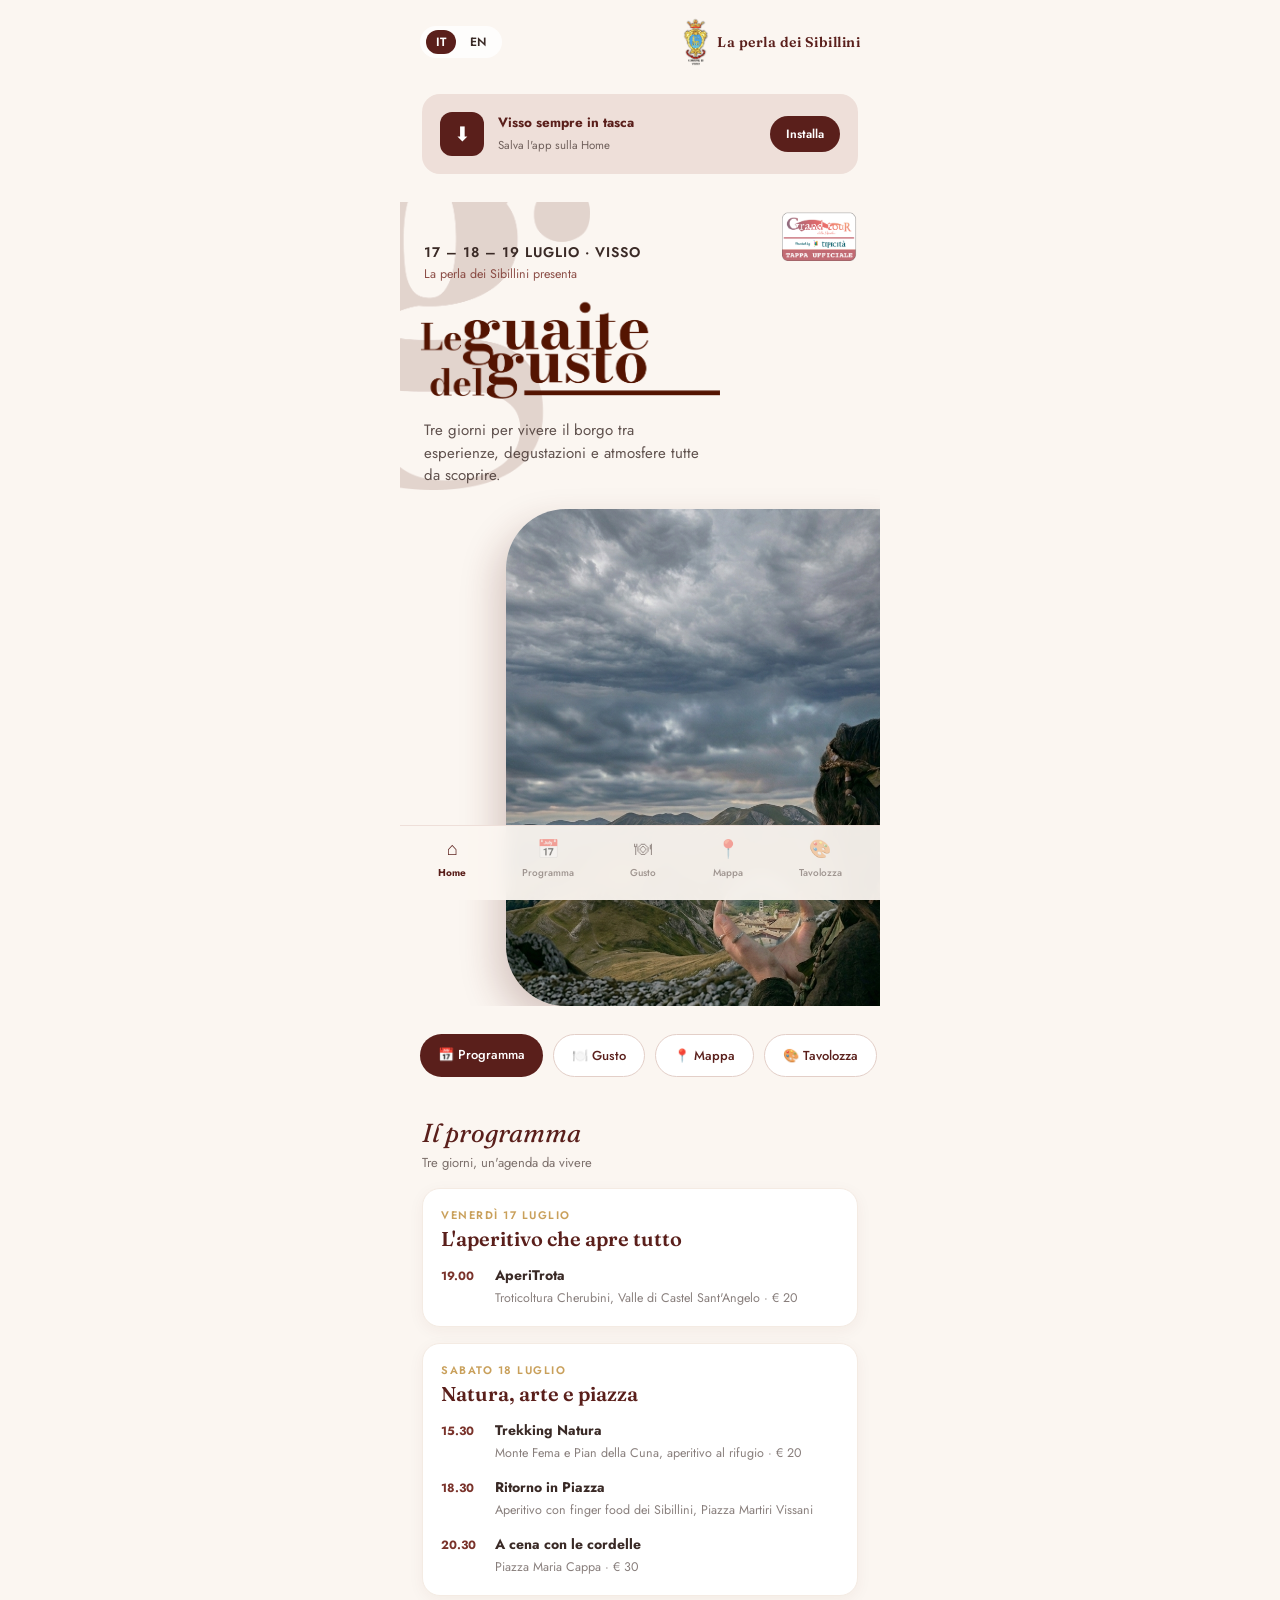
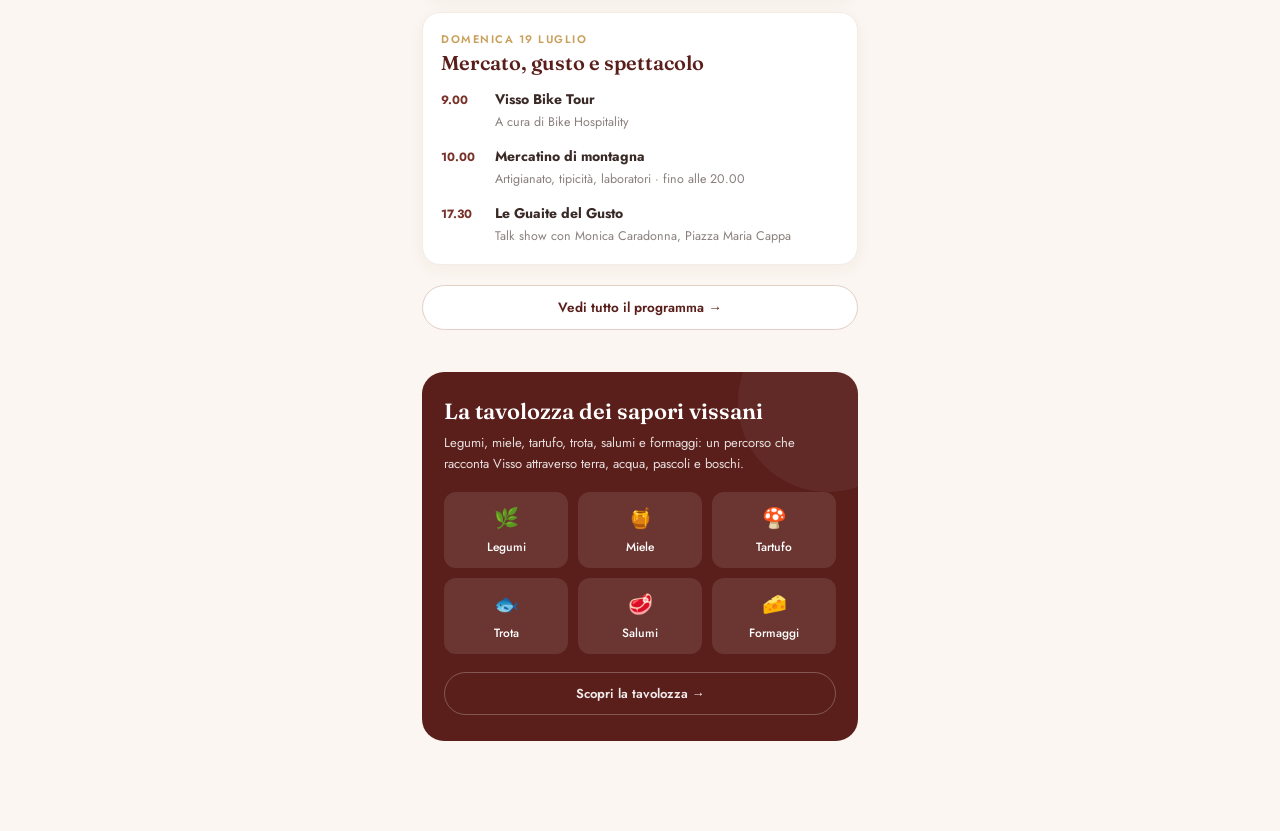
==== index.html @ 084a8e73 "Initial commit: sito Le Guaite del Gusto Home con hero, 4 sezioni (Programma, Gusto, Mappa, Tavolozz" ====
<!DOCTYPE html>
<html lang="it">
<head>
  <meta charset="UTF-8">
  <meta name="viewport" content="width=device-width, initial-scale=1.0">
  <meta name="theme-color" content="#5A1F1B">
  <title>Le Guaite del Gusto — La Perla dei Sibillini</title>
  <meta name="description" content="17–19 luglio a Visso: tre giorni tra degustazioni, esperienze e atmosfere dei Sibillini. Scopri il programma, i punti del gusto e la mappa del borgo.">
  <meta property="og:type" content="website">
  <meta property="og:locale" content="it_IT">
  <meta property="og:title" content="Le Guaite del Gusto — La Perla dei Sibillini">
  <meta property="og:description" content="17–19 luglio a Visso: tre giorni tra degustazioni, esperienze e atmosfere dei Sibillini.">
  <meta property="og:image" content="images/hero.png">
  <meta name="twitter:card" content="summary_large_image">
  <link rel="icon" type="image/png" href="images/favicon.png">
  <link rel="apple-touch-icon" href="images/apple-touch-icon.png">
  <link rel="manifest" href="manifest.json">
  <link rel="preconnect" href="https://fonts.googleapis.com">
  <link href="https://fonts.googleapis.com/css2?family=Fraunces:ital,opsz,wght@0,9..144,400;0,9..144,600;1,9..144,500&family=Jost:wght@300;400;500;600&display=swap" rel="stylesheet">
  <link rel="stylesheet" href="css/style.css">
</head>
<body>

  <!-- TOP BAR -->
  <header class="topbar">
    <div class="lang-switch">
      <span class="active" onclick="setLang('it')">IT</span>
      <span onclick="setLang('en')">EN</span>
    </div>
    <div class="logo-block">
      <img src="images/logo-visso.png" alt="Comune di Visso" class="logo-crest">
      <span class="logo-text serif">La perla dei Sibillini</span>
    </div>
  </header>

  <!-- INSTALL BANNER -->
  <div class="install-banner" id="installBanner">
    <div class="install-icon">⬇</div>
    <div class="install-text">
      <strong data-it="Visso sempre in tasca" data-en="Visso always with you">Visso sempre in tasca</strong>
      <span data-it="Salva l'app sulla Home" data-en="Save the app to your Home">Salva l'app sulla Home</span>
    </div>
    <button onclick="installApp()" data-it="Installa" data-en="Install">Installa</button>
  </div>

  <!-- HERO -->
  <section class="hero">
    <img class="hero-swirl" src="images/g-swirl.png" alt="">
    <img class="grand-tour-badge" src="images/grand-tour-badge.png" alt="Grand Tour delle Marche · Tappa Ufficiale">
    <div class="hero-content">
      <p class="hero-dates">17 – 18 – 19 LUGLIO · VISSO</p>
      <p class="hero-presents" data-it="La perla dei Sibillini presenta" data-en="La perla dei Sibillini presents">La perla dei Sibillini presenta</p>
      <h1 class="hero-logotype-wrap">
        <img class="hero-logotype" src="images/logotype.png" alt="Le guaite del gusto">
      </h1>
      <p class="hero-sub" data-it="Tre giorni per vivere il borgo tra esperienze, degustazioni e atmosfere tutte da scoprire." data-en="Three days to discover the village through experiences, tastings and unique atmospheres.">
        Tre giorni per vivere il borgo tra esperienze, degustazioni e atmosfere tutte da scoprire.
      </p>
    </div>
    <div class="hero-photo-wrap">
      <img class="hero-photo" src="images/hero.png" alt="Visso vista attraverso una sfera di cristallo">
    </div>
  </section>

  <!-- CTA ROW -->
  <nav class="cta-row">
    <a href="pages/programma.html" class="cta-btn primary" data-it="📅 Programma" data-en="📅 Schedule">📅 Programma</a>
    <a href="pages/gusto.html" class="cta-btn" data-it="🍽️ Gusto" data-en="🍽️ Food">🍽️ Gusto</a>
    <a href="pages/mappa.html" class="cta-btn" data-it="📍 Mappa" data-en="📍 Map">📍 Mappa</a>
    <a href="pages/tavolozza.html" class="cta-btn" data-it="🎨 Tavolozza" data-en="🎨 Flavours">🎨 Tavolozza</a>
  </nav>

  <!-- PROGRAMMA PREVIEW -->
  <section class="section">
    <h2 class="serif"><span data-it="Il programma" data-en="The programme">Il programma</span></h2>
    <p class="section-sub" data-it="Tre giorni, un'agenda da vivere" data-en="Three days, an agenda to experience">Tre giorni, un'agenda da vivere</p>

    <div class="day-card">
      <div class="day-label">Venerdì 17 luglio</div>
      <div class="day-title serif">L'aperitivo che apre tutto</div>
      <div class="event-row">
        <span class="event-time">19.00</span>
        <div class="event-text">
          <strong>AperiTrota</strong>
          <span>Troticoltura Cherubini, Valle di Castel Sant'Angelo · € 20</span>
        </div>
      </div>
    </div>

    <div class="day-card">
      <div class="day-label">Sabato 18 luglio</div>
      <div class="day-title serif">Natura, arte e piazza</div>
      <div class="event-row">
        <span class="event-time">15.30</span>
        <div class="event-text">
          <strong>Trekking Natura</strong>
          <span>Monte Fema e Pian della Cuna, aperitivo al rifugio · € 20</span>
        </div>
      </div>
      <div class="event-row">
        <span class="event-time">18.30</span>
        <div class="event-text">
          <strong>Ritorno in Piazza</strong>
          <span>Aperitivo con finger food dei Sibillini, Piazza Martiri Vissani</span>
        </div>
      </div>
      <div class="event-row">
        <span class="event-time">20.30</span>
        <div class="event-text">
          <strong>A cena con le cordelle</strong>
          <span>Piazza Maria Cappa · € 30</span>
        </div>
      </div>
    </div>

    <div class="day-card">
      <div class="day-label">Domenica 19 luglio</div>
      <div class="day-title serif">Mercato, gusto e spettacolo</div>
      <div class="event-row">
        <span class="event-time">9.00</span>
        <div class="event-text">
          <strong>Visso Bike Tour</strong>
          <span>A cura di Bike Hospitality</span>
        </div>
      </div>
      <div class="event-row">
        <span class="event-time">10.00</span>
        <div class="event-text">
          <strong>Mercatino di montagna</strong>
          <span>Artigianato, tipicità, laboratori · fino alle 20.00</span>
        </div>
      </div>
      <div class="event-row">
        <span class="event-time">17.30</span>
        <div class="event-text">
          <strong>Le Guaite del Gusto</strong>
          <span>Talk show con Monica Caradonna, Piazza Maria Cappa</span>
        </div>
      </div>
    </div>

    <a href="pages/programma.html" class="see-all" data-it="Vedi tutto il programma →" data-en="See full programme →">Vedi tutto il programma →</a>
  </section>

  <!-- TAVOLOZZA BLOCK -->
  <section class="section">
    <div class="tavolozza-block">
      <h3 class="serif" data-it="La tavolozza dei sapori vissani" data-en="The palette of Visso flavours">La tavolozza dei sapori vissani</h3>
      <p data-it="Legumi, miele, tartufo, trota, salumi e formaggi: un percorso che racconta Visso attraverso terra, acqua, pascoli e boschi." data-en="Legumes, honey, truffle, trout, cured meats and cheeses: a journey through Visso's land, water, pastures and woods.">
        Legumi, miele, tartufo, trota, salumi e formaggi: un percorso che racconta Visso attraverso terra, acqua, pascoli e boschi.
      </p>
      <div class="tav-grid">
        <div class="tav-item"><span class="tav-icon">🌿</span><span data-it="Legumi" data-en="Legumes">Legumi</span></div>
        <div class="tav-item"><span class="tav-icon">🍯</span><span data-it="Miele" data-en="Honey">Miele</span></div>
        <div class="tav-item"><span class="tav-icon">🍄</span><span data-it="Tartufo" data-en="Truffle">Tartufo</span></div>
        <div class="tav-item"><span class="tav-icon">🐟</span><span data-it="Trota" data-en="Trout">Trota</span></div>
        <div class="tav-item"><span class="tav-icon">🥩</span><span data-it="Salumi" data-en="Cured Meats">Salumi</span></div>
        <div class="tav-item"><span class="tav-icon">🧀</span><span data-it="Formaggi" data-en="Cheeses">Formaggi</span></div>
      </div>
      <a href="pages/tavolozza.html" class="tav-link" data-it="Scopri la tavolozza →" data-en="Discover the palette →">Scopri la tavolozza →</a>
    </div>
  </section>

  <!-- BOTTOM NAV -->
  <nav class="bottom-nav">
    <a href="index.html" class="nav-item active">
      <span class="nav-icon">⌂</span>
      <span data-it="Home" data-en="Home">Home</span>
    </a>
    <a href="pages/programma.html" class="nav-item">
      <span class="nav-icon">📅</span>
      <span data-it="Programma" data-en="Schedule">Programma</span>
    </a>
    <a href="pages/gusto.html" class="nav-item">
      <span class="nav-icon">🍽</span>
      <span data-it="Gusto" data-en="Food">Gusto</span>
    </a>
    <a href="pages/mappa.html" class="nav-item">
      <span class="nav-icon">📍</span>
      <span data-it="Mappa" data-en="Map">Mappa</span>
    </a>
    <a href="pages/tavolozza.html" class="nav-item">
      <span class="nav-icon">🎨</span>
      <span data-it="Tavolozza" data-en="Flavours">Tavolozza</span>
    </a>
  </nav>

  <script src="js/main.js"></script>
</body>
</html>
---- css/style.css ----
:root {
  --cream: #FBF6F1;
  --cream-deep: #F4EBE3;
  --blush: #E3CFC8;
  --blush-soft: #EEDFD9;
  --maroon: #5A1F1B;
  --maroon-soft: #7A332B;
  --ink: #3A2A26;
  --gold: #C9A05B;
}

* { box-sizing: border-box; margin: 0; padding: 0; }

body {
  font-family: 'Jost', sans-serif;
  background: var(--cream);
  color: var(--ink);
  max-width: 480px;
  margin: 0 auto;
  min-height: 100vh;
  position: relative;
  overflow-x: hidden;
}

.serif { font-family: 'Fraunces', serif; }

/* ── TOP BAR ── */
.topbar {
  display: flex;
  align-items: center;
  justify-content: space-between;
  padding: 18px 20px 0 20px;
  position: relative;
  z-index: 10;
}

.logo-block {
  display: flex;
  align-items: center;
  gap: 8px;
}

.logo-crest {
  width: 26px;
  height: auto;
}

.logo-text {
  font-size: 14px;
  color: var(--maroon);
  font-weight: 600;
  letter-spacing: 0.5px;
}

.lang-switch {
  display: flex;
  gap: 4px;
  background: rgba(255,255,255,0.8);
  border-radius: 20px;
  padding: 4px 6px;
  font-size: 12px;
  font-weight: 600;
}

.lang-switch span {
  padding: 3px 10px;
  border-radius: 14px;
  cursor: pointer;
}

.lang-switch .active {
  background: var(--maroon);
  color: #fff;
}


/* ── HERO ── */
.hero {
  position: relative;
  padding: 40px 0 10px 24px;
  overflow: hidden;
}

.hero-swirl {
  position: absolute;
  top: -30px;
  left: -70px;
  width: 260px;
  z-index: 0;
  pointer-events: none;
}

.grand-tour-badge {
  position: absolute;
  top: 4px;
  right: 20px;
  width: 78px;
  z-index: 3;
}

.hero-content {
  position: relative;
  z-index: 2;
  padding-right: 24px;
}

.hero-dates {
  font-size: 14px;
  letter-spacing: 1px;
  text-transform: uppercase;
  color: var(--ink);
  font-weight: 600;
}

.hero-presents {
  font-size: 12.5px;
  color: var(--maroon-soft);
  opacity: 0.85;
  margin-top: 3px;
}

.hero-logotype-wrap {
  margin: 12px 0 0 -4px;
}

.hero-logotype {
  width: 100%;
  max-width: 300px;
  display: block;
}

.hero-sub {
  margin-top: 12px;
  font-size: 15px;
  color: var(--ink);
  opacity: 0.8;
  max-width: 280px;
  line-height: 1.5;
}

.hero-photo-wrap {
  position: relative;
  z-index: 1;
  margin: 22px -24px -10px 18%;
}

.hero-photo {
  width: 100%;
  display: block;
  aspect-ratio: 4 / 5;
  object-fit: cover;
  object-position: 70% 30%;
  border-radius: 60px 0 0 60px;
  box-shadow: -10px 16px 36px rgba(90,31,27,0.22);
}

/* ── CTA ROW ── */
.cta-row {
  display: flex;
  gap: 10px;
  padding: 28px 20px 8px 20px;
  overflow-x: auto;
  scrollbar-width: none;
}

.cta-row::-webkit-scrollbar { display: none; }

.cta-btn {
  flex: 0 0 auto;
  background: #fff;
  border: 1.5px solid var(--blush);
  color: var(--maroon);
  font-size: 13px;
  font-weight: 500;
  padding: 11px 18px;
  border-radius: 24px;
  white-space: nowrap;
  text-decoration: none;
  font-family: 'Jost', sans-serif;
}

.cta-btn.primary {
  background: var(--maroon);
  color: #fff;
  border: none;
}

/* ── SECTIONS ── */
.section {
  padding: 32px 22px 10px 22px;
  position: relative;
  z-index: 2;
}

.section h2 {
  font-size: 26px;
  color: var(--maroon);
  font-weight: 600;
}

.section h2 span { font-style: italic; font-weight: 400; }

.section-sub {
  font-size: 13px;
  opacity: 0.65;
  margin-top: 4px;
}

/* ── DAY CARDS ── */
.day-card {
  background: #fff;
  border-radius: 18px;
  padding: 18px 18px;
  margin-top: 16px;
  border: 1px solid var(--cream-deep);
  box-shadow: 0 4px 16px rgba(90,31,27,0.05);
}

.day-label {
  font-size: 11px;
  letter-spacing: 1.5px;
  text-transform: uppercase;
  color: var(--gold);
  font-weight: 600;
}

.day-title {
  font-size: 20px;
  color: var(--maroon);
  margin-top: 3px;
  font-weight: 600;
}

.event-row {
  display: flex;
  gap: 12px;
  margin-top: 14px;
  align-items: flex-start;
}

.event-time {
  font-size: 12px;
  font-weight: 700;
  color: var(--maroon-soft);
  width: 42px;
  flex-shrink: 0;
  padding-top: 2px;
}

.event-text strong {
  display: block;
  font-size: 14px;
  color: var(--ink);
}

.event-text span {
  font-size: 12.5px;
  color: var(--ink);
  opacity: 0.6;
  line-height: 1.4;
}

.see-all {
  display: block;
  text-align: center;
  margin-top: 20px;
  font-size: 13.5px;
  font-weight: 600;
  color: var(--maroon);
  text-decoration: none;
  padding: 12px;
  border: 1.5px solid var(--blush);
  border-radius: 24px;
  background: #fff;
}

/* ── TAVOLOZZA ── */
.tavolozza-block {
  background: var(--maroon);
  border-radius: 22px;
  padding: 26px 22px;
  color: #fff;
  position: relative;
  overflow: hidden;
}

.tavolozza-block::before {
  content: '';
  position: absolute;
  width: 180px;
  height: 180px;
  border-radius: 50%;
  background: rgba(255,255,255,0.05);
  top: -60px;
  right: -60px;
}

.tavolozza-block h3 {
  font-size: 22px;
  font-weight: 600;
  line-height: 1.2;
}

.tavolozza-block p {
  font-size: 13px;
  opacity: 0.85;
  margin-top: 8px;
  line-height: 1.6;
}

.tav-grid {
  display: grid;
  grid-template-columns: repeat(3, 1fr);
  gap: 10px;
  margin-top: 18px;
}

.tav-item {
  background: rgba(255,255,255,0.1);
  border-radius: 12px;
  padding: 12px 6px;
  text-align: center;
  font-size: 12px;
  font-weight: 500;
  display: flex;
  flex-direction: column;
  gap: 5px;
}

.tav-icon { font-size: 20px; }

.tav-link {
  display: block;
  text-align: center;
  margin-top: 18px;
  font-size: 13px;
  font-weight: 600;
  color: rgba(255,255,255,0.9);
  text-decoration: none;
  padding: 11px;
  border: 1.5px solid rgba(255,255,255,0.25);
  border-radius: 24px;
}

/* ── INSTALL BANNER ── */
.install-banner {
  margin: 28px 22px;
  background: var(--blush-soft);
  border-radius: 18px;
  padding: 18px;
  display: flex;
  align-items: center;
  gap: 14px;
}

.install-icon {
  width: 44px;
  height: 44px;
  border-radius: 12px;
  background: var(--maroon);
  color: #fff;
  display: flex;
  align-items: center;
  justify-content: center;
  font-size: 20px;
  flex-shrink: 0;
}

.install-text strong {
  display: block;
  font-size: 13.5px;
  color: var(--maroon);
}

.install-text span {
  font-size: 11.5px;
  opacity: 0.7;
}

.install-banner button {
  margin-left: auto;
  background: var(--maroon);
  color: #fff;
  border: none;
  font-size: 12px;
  padding: 9px 16px;
  border-radius: 20px;
  font-weight: 600;
  flex-shrink: 0;
  cursor: pointer;
  font-family: 'Jost', sans-serif;
}

/* ── BOTTOM NAV ── */
.bottom-nav {
  position: fixed;
  bottom: 0;
  left: 50%;
  transform: translateX(-50%);
  width: 100%;
  max-width: 480px;
  background: rgba(251,246,241,0.95);
  backdrop-filter: blur(8px);
  border-top: 1px solid var(--blush-soft);
  display: flex;
  justify-content: space-around;
  padding: 10px 10px 20px 10px;
  z-index: 100;
}

.nav-item {
  display: flex;
  flex-direction: column;
  align-items: center;
  gap: 3px;
  font-size: 10px;
  color: var(--ink);
  opacity: 0.45;
  text-decoration: none;
  font-weight: 500;
}

.nav-item.active {
  color: var(--maroon);
  opacity: 1;
  font-weight: 700;
}

.nav-icon { font-size: 18px; }

/* spazio sotto per il nav fisso */
body { padding-bottom: 80px; }

/* ── PAGE HEADER (subpages) ── */
.page-header {
  padding: 22px 22px 6px 22px;
  position: relative;
  z-index: 2;
}

.back-link {
  display: inline-flex;
  align-items: center;
  gap: 6px;
  font-size: 13px;
  font-weight: 600;
  color: var(--maroon-soft);
  text-decoration: none;
  opacity: 0.8;
}

.page-header h1 {
  font-size: 30px;
  color: var(--maroon);
  font-weight: 600;
  margin-top: 12px;
}

.page-header h1 em { font-style: italic; font-weight: 400; }

.page-header .section-sub { margin-top: 6px; }

/* ── SUBSECTION TITLES ── */
.subsection-title {
  font-size: 18px;
  color: var(--maroon);
  font-weight: 600;
  margin-top: 32px;
  margin-bottom: 4px;
}

.subsection-intro {
  font-size: 13px;
  opacity: 0.7;
  line-height: 1.6;
  margin-bottom: 6px;
}

/* ── FILTER CHIPS ── */
.filter-chips {
  display: flex;
  gap: 8px;
  overflow-x: auto;
  padding: 4px 0 16px 0;
  scrollbar-width: none;
}

.filter-chips::-webkit-scrollbar { display: none; }

.filter-chip {
  flex: 0 0 auto;
  background: #fff;
  border: 1.5px solid var(--blush);
  color: var(--maroon);
  font-size: 12.5px;
  font-weight: 500;
  padding: 8px 16px;
  border-radius: 20px;
  white-space: nowrap;
  cursor: pointer;
  font-family: 'Jost', sans-serif;
}

.filter-chip.active {
  background: var(--maroon);
  color: #fff;
  border-color: var(--maroon);
}

/* ── VENUE / LIST CARDS ── */
.venue-card {
  background: #fff;
  border-radius: 16px;
  padding: 16px 18px;
  margin-top: 12px;
  border: 1px solid var(--cream-deep);
  box-shadow: 0 4px 16px rgba(90,31,27,0.05);
}

.venue-name {
  font-size: 15px;
  font-weight: 600;
  color: var(--ink);
  font-family: 'Fraunces', serif;
}

.venue-place {
  font-size: 11.5px;
  color: var(--gold);
  font-weight: 600;
  text-transform: uppercase;
  letter-spacing: 0.5px;
  margin-top: 3px;
}

.venue-desc {
  font-size: 12.5px;
  color: var(--ink);
  opacity: 0.7;
  line-height: 1.5;
  margin-top: 6px;
}

.venue-meta {
  font-size: 11.5px;
  color: var(--maroon-soft);
  font-weight: 600;
  margin-top: 8px;
  display: block;
}

/* event description under event-text (programma) */
.event-desc {
  font-size: 12px;
  opacity: 0.6;
  line-height: 1.5;
  margin-top: 4px;
  display: block;
}

.event-meta {
  font-size: 11.5px;
  color: var(--maroon-soft);
  font-weight: 600;
  margin-top: 4px;
  display: block;
}

/* ── TAVOLOZZA DETAIL ── */
.tav-detail-card {
  display: flex;
  gap: 14px;
  background: #fff;
  border-radius: 16px;
  padding: 16px 18px;
  margin-top: 12px;
  border: 1px solid var(--cream-deep);
  box-shadow: 0 4px 16px rgba(90,31,27,0.05);
  align-items: flex-start;
}

.tav-detail-icon { font-size: 26px; flex-shrink: 0; }

.tav-detail-title {
  font-size: 15px;
  font-weight: 600;
  color: var(--maroon);
  font-family: 'Fraunces', serif;
}

.tav-detail-tag {
  font-size: 11px;
  color: var(--gold);
  font-weight: 600;
  text-transform: uppercase;
  letter-spacing: 0.5px;
}

.tav-detail-text {
  font-size: 12.5px;
  opacity: 0.75;
  line-height: 1.5;
  margin-top: 4px;
}

/* callout box */
.callout {
  background: var(--blush-soft);
  border-radius: 16px;
  padding: 16px 18px;
  margin-top: 22px;
  font-size: 12.5px;
  line-height: 1.6;
  color: var(--maroon);
}

.callout strong { font-weight: 700; }

/* ── MAP ── */
.map-embed {
  width: 100%;
  height: 220px;
  border-radius: 18px;
  overflow: hidden;
  margin-top: 10px;
  border: 1px solid var(--cream-deep);
}

.map-embed iframe { width: 100%; height: 100%; border: 0; }

.map-cat-title {
  font-size: 12px;
  letter-spacing: 1.5px;
  text-transform: uppercase;
  color: var(--gold);
  font-weight: 600;
  margin-top: 26px;
}

.map-item {
  display: flex;
  justify-content: space-between;
  align-items: center;
  background: #fff;
  border-radius: 14px;
  padding: 13px 16px;
  margin-top: 10px;
  border: 1px solid var(--cream-deep);
  text-decoration: none;
  color: var(--ink);
}

.map-item-text { display: flex; flex-direction: column; }
.map-item-name { font-size: 13.5px; font-weight: 500; }
.map-item-place { font-size: 11px; opacity: 0.55; margin-top: 2px; }
.map-item-arrow { color: var(--maroon-soft); font-size: 14px; flex-shrink: 0; }

/* ── BOOKING BUTTON (programma) ── */
.book-btn {
  display: inline-flex;
  align-items: center;
  gap: 6px;
  margin-top: 10px;
  font-size: 12px;
  font-weight: 600;
  color: #fff;
  background: #25D366;
  text-decoration: none;
  padding: 8px 14px;
  border-radius: 20px;
  font-family: 'Jost', sans-serif;
}

.book-btn.tel { background: var(--maroon-soft); }
.book-btn.ext { background: var(--maroon); }

/* ── DIRECTIONS BUTTON (venue cards) ── */
.venue-directions {
  display: inline-flex;
  align-items: center;
  gap: 6px;
  margin-top: 10px;
  font-size: 12px;
  font-weight: 600;
  color: var(--maroon);
  text-decoration: none;
  padding: 8px 14px;
  border-radius: 20px;
  border: 1.5px solid var(--blush);
  font-family: 'Jost', sans-serif;
}
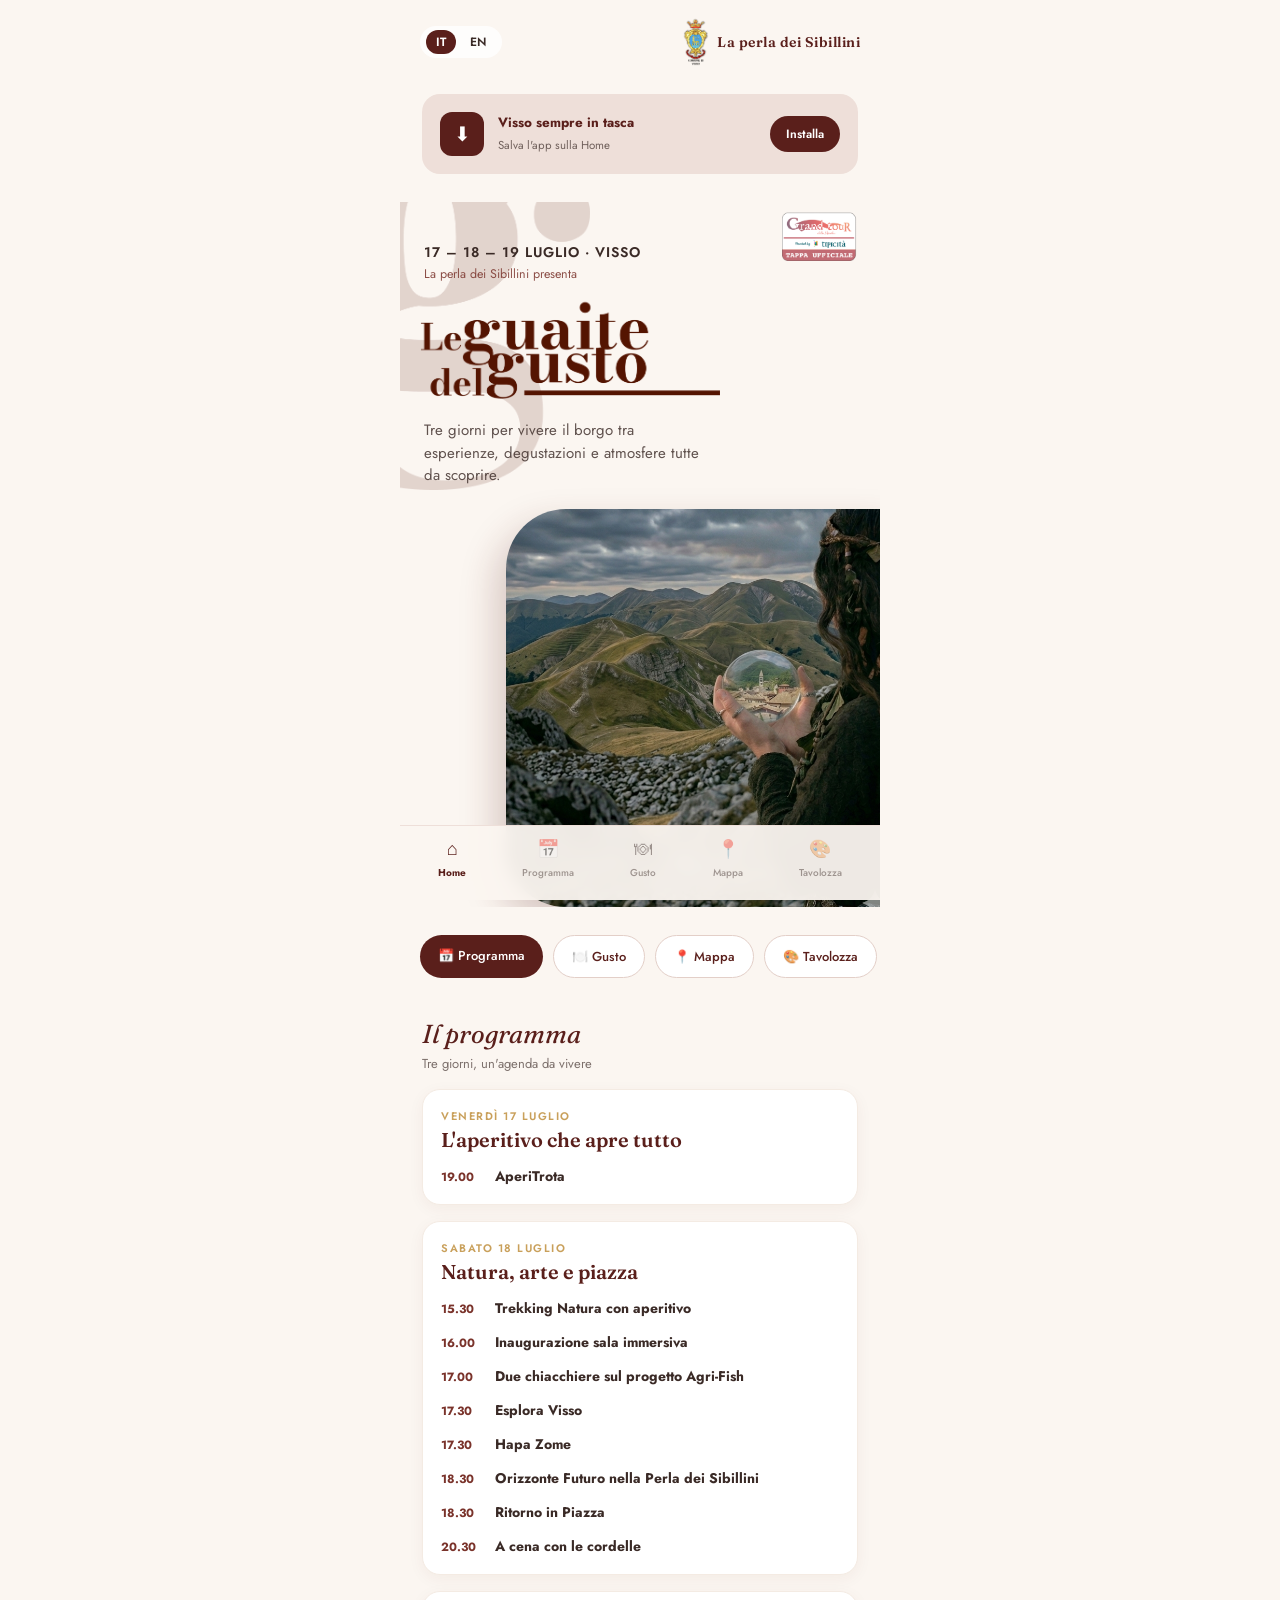
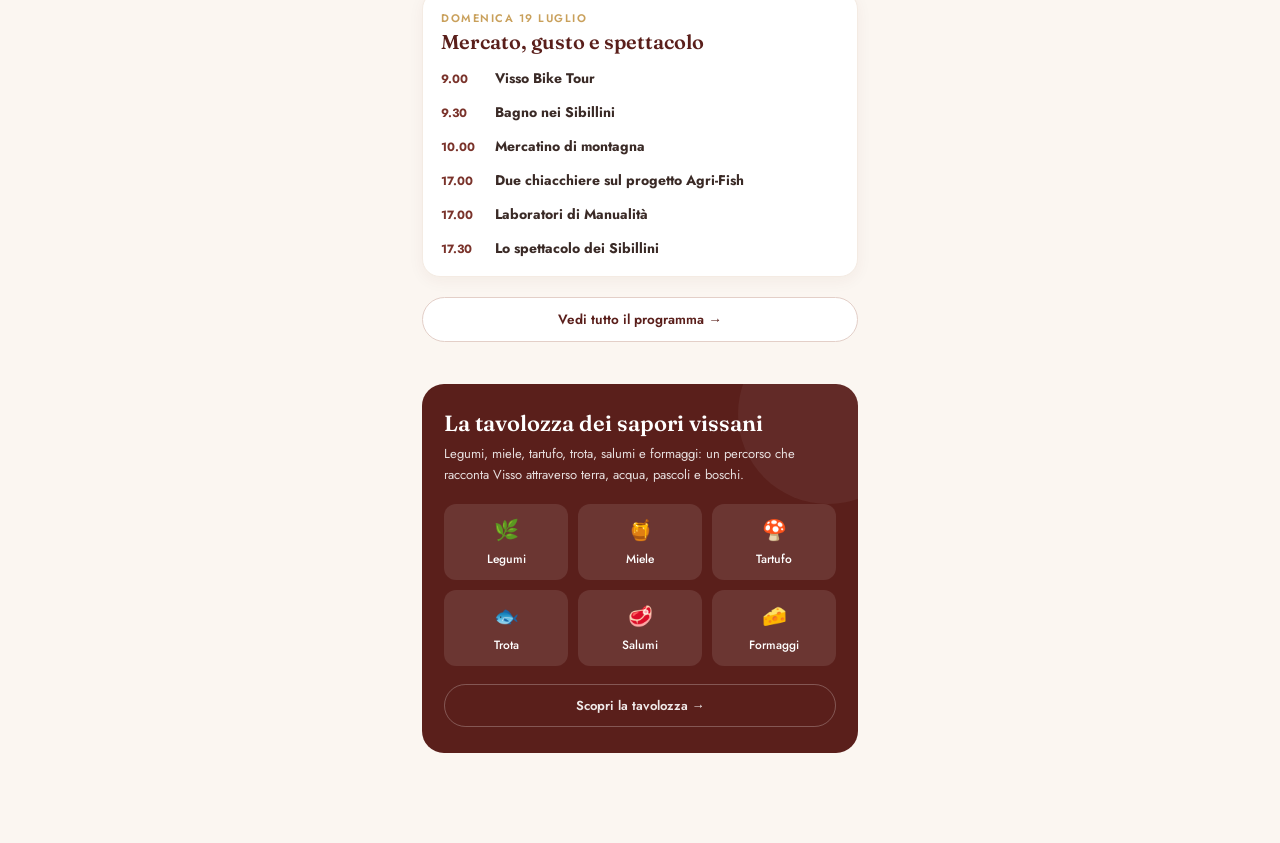
==== commit fdcaeaab: "Hero fedele al poster, PWA installabile, luoghi cliccabili e correzioni - Hero: logotipo, swirl, ste" ====
--- a/index.html
+++ b/index.html
@@ -76,66 +76,77 @@
     <p class="section-sub" data-it="Tre giorni, un'agenda da vivere" data-en="Three days, an agenda to experience">Tre giorni, un'agenda da vivere</p>
 
     <div class="day-card">
-      <div class="day-label">Venerdì 17 luglio</div>
-      <div class="day-title serif">L'aperitivo che apre tutto</div>
+      <div class="day-label" data-it="Venerdì 17 luglio" data-en="Friday 17 July">Venerdì 17 luglio</div>
+      <div class="day-title serif" data-it="L'aperitivo che apre tutto" data-en="The aperitivo that kicks it all off">L'aperitivo che apre tutto</div>
       <div class="event-row">
         <span class="event-time">19.00</span>
-        <div class="event-text">
-          <strong>AperiTrota</strong>
-          <span>Troticoltura Cherubini, Valle di Castel Sant'Angelo · € 20</span>
-        </div>
+        <div class="event-text"><strong>AperiTrota</strong></div>
       </div>
     </div>
 
     <div class="day-card">
-      <div class="day-label">Sabato 18 luglio</div>
-      <div class="day-title serif">Natura, arte e piazza</div>
+      <div class="day-label" data-it="Sabato 18 luglio" data-en="Saturday 18 July">Sabato 18 luglio</div>
+      <div class="day-title serif" data-it="Natura, arte e piazza" data-en="Nature, art and the piazza">Natura, arte e piazza</div>
       <div class="event-row">
         <span class="event-time">15.30</span>
-        <div class="event-text">
-          <strong>Trekking Natura</strong>
-          <span>Monte Fema e Pian della Cuna, aperitivo al rifugio · € 20</span>
-        </div>
+        <div class="event-text"><strong data-it="Trekking Natura con aperitivo" data-en="Nature trek with aperitivo">Trekking Natura con aperitivo</strong></div>
+      </div>
+      <div class="event-row">
+        <span class="event-time">16.00</span>
+        <div class="event-text"><strong data-it="Inaugurazione sala immersiva" data-en="Immersive room inauguration">Inaugurazione sala immersiva</strong></div>
+      </div>
+      <div class="event-row">
+        <span class="event-time">17.00</span>
+        <div class="event-text"><strong data-it="Due chiacchiere sul progetto Agri-Fish" data-en="A chat about the Agri-Fish project">Due chiacchiere sul progetto Agri-Fish</strong></div>
+      </div>
+      <div class="event-row">
+        <span class="event-time">17.30</span>
+        <div class="event-text"><strong data-it="Esplora Visso" data-en="Explore Visso">Esplora Visso</strong></div>
+      </div>
+      <div class="event-row">
+        <span class="event-time">17.30</span>
+        <div class="event-text"><strong>Hapa Zome</strong></div>
       </div>
       <div class="event-row">
         <span class="event-time">18.30</span>
-        <div class="event-text">
-          <strong>Ritorno in Piazza</strong>
-          <span>Aperitivo con finger food dei Sibillini, Piazza Martiri Vissani</span>
-        </div>
+        <div class="event-text"><strong data-it="Orizzonte Futuro nella Perla dei Sibillini" data-en="Future Horizon in the Pearl of the Sibillini">Orizzonte Futuro nella Perla dei Sibillini</strong></div>
+      </div>
+      <div class="event-row">
+        <span class="event-time">18.30</span>
+        <div class="event-text"><strong data-it="Ritorno in Piazza" data-en="Ritorno in Piazza">Ritorno in Piazza</strong></div>
       </div>
       <div class="event-row">
         <span class="event-time">20.30</span>
-        <div class="event-text">
-          <strong>A cena con le cordelle</strong>
-          <span>Piazza Maria Cappa · € 30</span>
-        </div>
+        <div class="event-text"><strong data-it="A cena con le cordelle" data-en="Dinner with cordelle">A cena con le cordelle</strong></div>
       </div>
     </div>
 
     <div class="day-card">
-      <div class="day-label">Domenica 19 luglio</div>
-      <div class="day-title serif">Mercato, gusto e spettacolo</div>
+      <div class="day-label" data-it="Domenica 19 luglio" data-en="Sunday 19 July">Domenica 19 luglio</div>
+      <div class="day-title serif" data-it="Mercato, gusto e spettacolo" data-en="Market, flavour and show">Mercato, gusto e spettacolo</div>
       <div class="event-row">
         <span class="event-time">9.00</span>
-        <div class="event-text">
-          <strong>Visso Bike Tour</strong>
-          <span>A cura di Bike Hospitality</span>
-        </div>
+        <div class="event-text"><strong>Visso Bike Tour</strong></div>
+      </div>
+      <div class="event-row">
+        <span class="event-time">9.30</span>
+        <div class="event-text"><strong data-it="Bagno nei Sibillini" data-en="Forest bathing in the Sibillini">Bagno nei Sibillini</strong></div>
       </div>
       <div class="event-row">
         <span class="event-time">10.00</span>
-        <div class="event-text">
-          <strong>Mercatino di montagna</strong>
-          <span>Artigianato, tipicità, laboratori · fino alle 20.00</span>
-        </div>
+        <div class="event-text"><strong data-it="Mercatino di montagna" data-en="Mountain market">Mercatino di montagna</strong></div>
+      </div>
+      <div class="event-row">
+        <span class="event-time">17.00</span>
+        <div class="event-text"><strong data-it="Due chiacchiere sul progetto Agri-Fish" data-en="A chat about the Agri-Fish project">Due chiacchiere sul progetto Agri-Fish</strong></div>
+      </div>
+      <div class="event-row">
+        <span class="event-time">17.00</span>
+        <div class="event-text"><strong data-it="Laboratori di Manualità" data-en="Handicraft workshops">Laboratori di Manualità</strong></div>
       </div>
       <div class="event-row">
         <span class="event-time">17.30</span>
-        <div class="event-text">
-          <strong>Le Guaite del Gusto</strong>
-          <span>Talk show con Monica Caradonna, Piazza Maria Cappa</span>
-        </div>
+        <div class="event-text"><strong data-it="Lo spettacolo dei Sibillini" data-en="The Sibillini show">Lo spettacolo dei Sibillini</strong></div>
       </div>
     </div>
 
--- a/css/style.css
+++ b/css/style.css
@@ -147,9 +147,9 @@
 .hero-photo {
   width: 100%;
   display: block;
-  aspect-ratio: 4 / 5;
+  aspect-ratio: 1 / 1;
   object-fit: cover;
-  object-position: 70% 30%;
+  object-position: 45% 92%;
   border-radius: 60px 0 0 60px;
   box-shadow: -10px 16px 36px rgba(90,31,27,0.22);
 }
@@ -674,6 +674,13 @@
 .book-btn.tel { background: var(--maroon-soft); }
 .book-btn.ext { background: var(--maroon); }
 
+a.book-btn span {
+  color: #fff;
+  opacity: 1;
+  font-size: inherit;
+  font-weight: inherit;
+}
+
 /* ── DIRECTIONS BUTTON (venue cards) ── */
 .venue-directions {
   display: inline-flex;
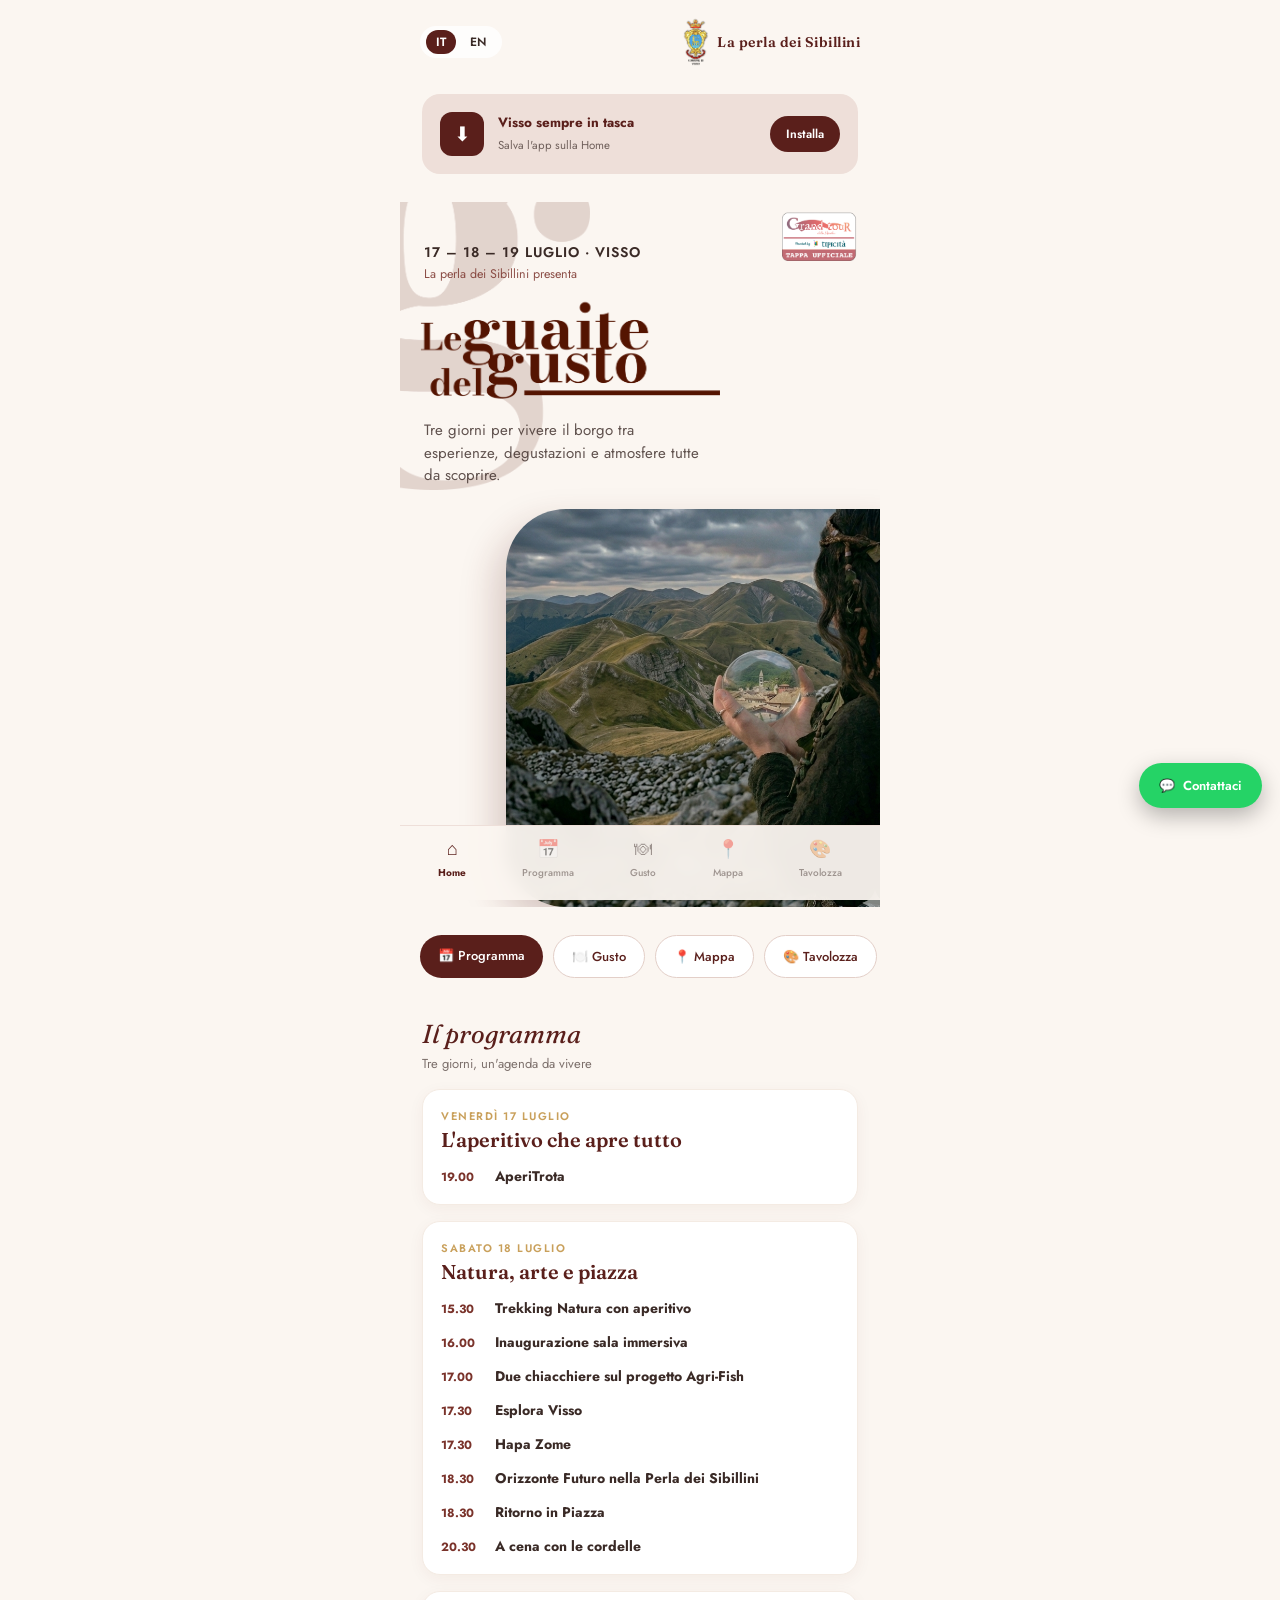
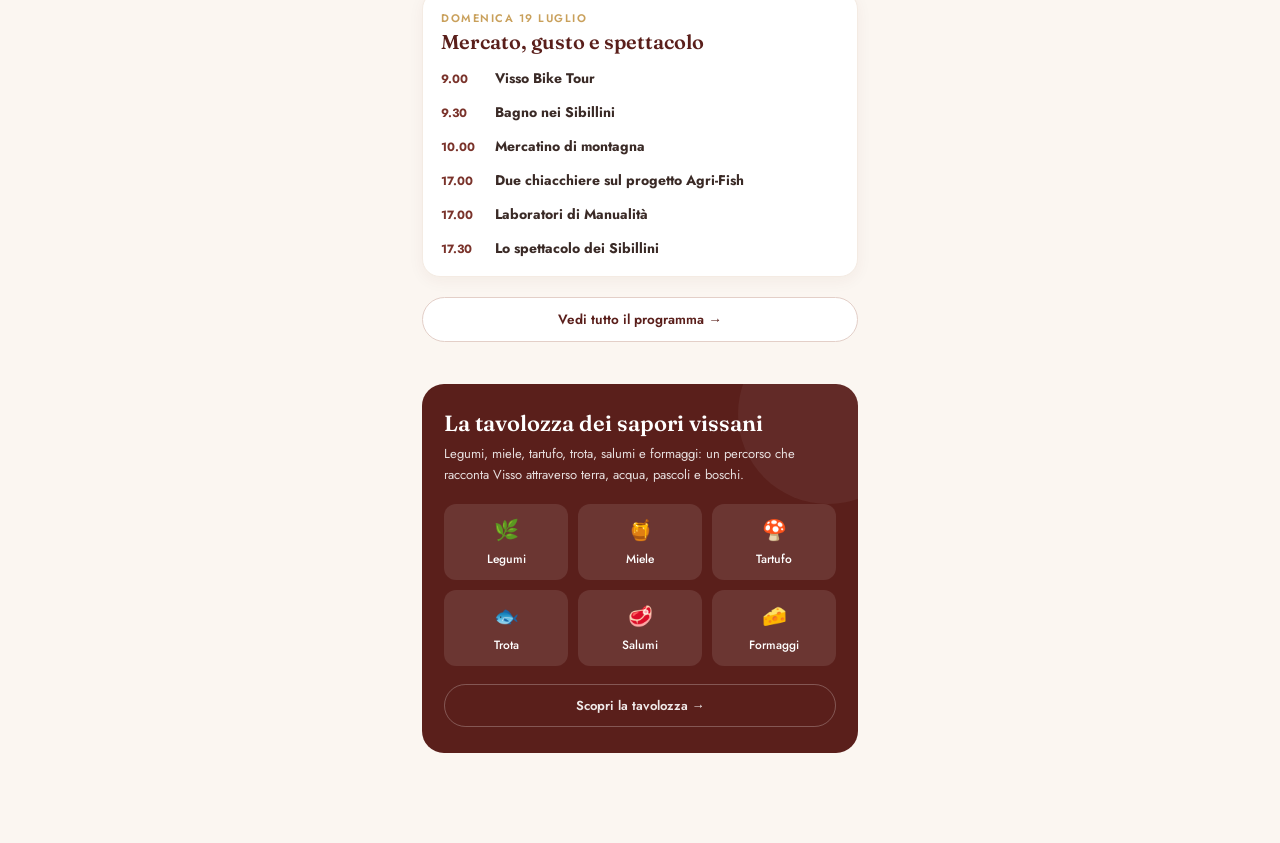
==== commit 9bbb7db6: "Aggiunge bottone flottante Contattaci (WhatsApp) su tutte le pagine Messaggio precompilato bilingue " ====
--- a/index.html
+++ b/index.html
@@ -196,6 +196,11 @@
     </a>
   </nav>
 
+  <!-- CONTATTACI -->
+  <button class="contact-fab" onclick="contactWhatsApp()" aria-label="Contattaci su WhatsApp">
+    💬 <span data-it="Contattaci" data-en="Contact us">Contattaci</span>
+  </button>
+
   <script src="js/main.js"></script>
 </body>
 </html>
--- a/css/style.css
+++ b/css/style.css
@@ -431,6 +431,32 @@
 /* spazio sotto per il nav fisso */
 body { padding-bottom: 80px; }
 
+/* ── CONTATTACI (FAB) ── */
+.contact-fab {
+  position: fixed;
+  bottom: 92px;
+  right: 18px;
+  z-index: 95;
+  display: inline-flex;
+  align-items: center;
+  gap: 8px;
+  background: #25D366;
+  color: #fff;
+  border: none;
+  padding: 13px 20px;
+  border-radius: 30px;
+  font-family: 'Jost', sans-serif;
+  font-size: 13px;
+  font-weight: 600;
+  box-shadow: 0 8px 22px rgba(0,0,0,0.28);
+  cursor: pointer;
+}
+
+.contact-fab span {
+  color: #fff;
+  opacity: 1;
+}
+
 /* ── PAGE HEADER (subpages) ── */
 .page-header {
   padding: 22px 22px 6px 22px;
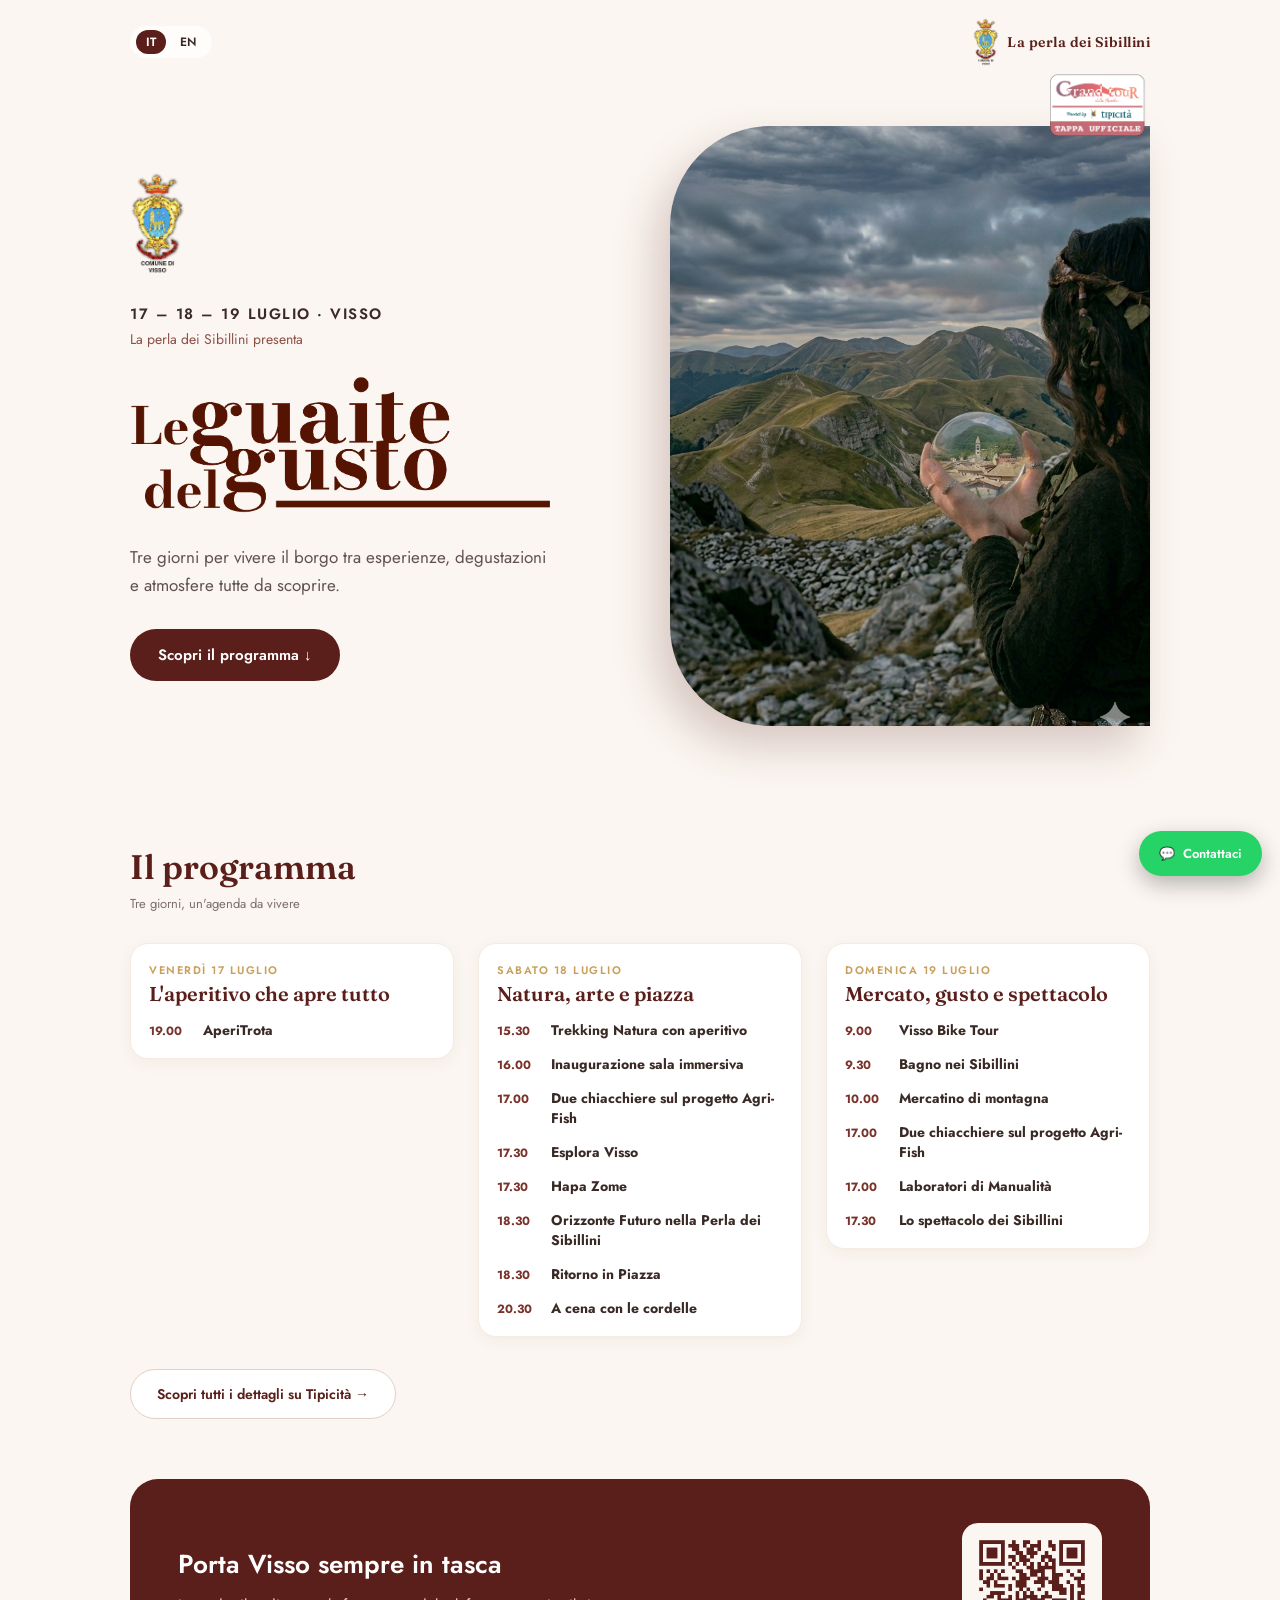
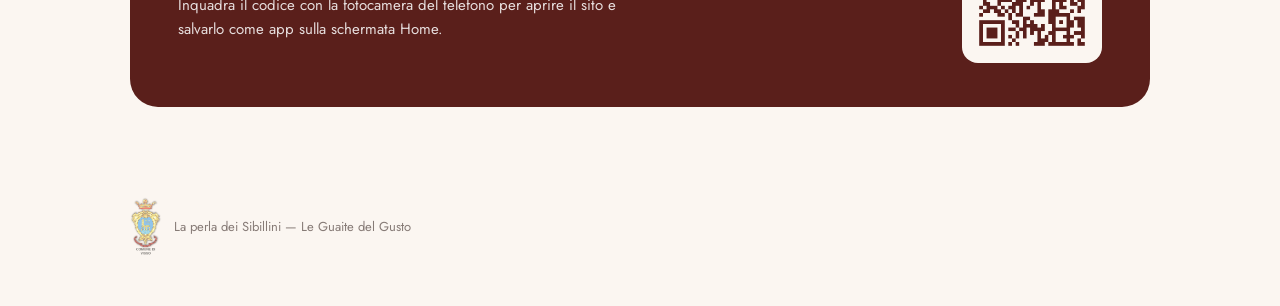
==== commit 1c2b7355: "Aggiunge landing desktop semplificata (solo su schermi larghi) Hero, programma essenziale a griglia," ====
--- a/index.html
+++ b/index.html
@@ -33,6 +33,8 @@
     </div>
   </header>
 
+  <div class="mobile-view">
+
   <!-- INSTALL BANNER -->
   <div class="install-banner" id="installBanner">
     <div class="install-icon">⬇</div>
@@ -196,6 +198,131 @@
     </a>
   </nav>
 
+  </div>
+  <!-- /mobile-view -->
+
+  <!-- ══════════════════════════════════════
+       DESKTOP LANDING
+       ══════════════════════════════════════ -->
+  <div class="desktop-landing">
+
+    <section class="dl-hero">
+      <img class="dl-badge" src="images/grand-tour-badge.png" alt="Grand Tour delle Marche · Tappa Ufficiale">
+      <div class="dl-hero-text">
+        <img class="dl-hero-crest" src="images/logo-visso.png" alt="Comune di Visso">
+        <p class="dl-dates">17 – 18 – 19 LUGLIO · VISSO</p>
+        <p class="dl-presents" data-it="La perla dei Sibillini presenta" data-en="La perla dei Sibillini presents">La perla dei Sibillini presenta</p>
+        <img class="dl-logotype" src="images/logotype.png" alt="Le guaite del gusto">
+        <p class="dl-sub" data-it="Tre giorni per vivere il borgo tra esperienze, degustazioni e atmosfere tutte da scoprire." data-en="Three days to discover the village through experiences, tastings and unique atmospheres.">Tre giorni per vivere il borgo tra esperienze, degustazioni e atmosfere tutte da scoprire.</p>
+        <a href="#dl-programma" class="dl-hero-cta" data-it="Scopri il programma ↓" data-en="See the programme ↓">Scopri il programma ↓</a>
+      </div>
+      <div class="dl-hero-photo">
+        <img src="images/hero.png" alt="Visso vista attraverso una sfera di cristallo">
+      </div>
+    </section>
+
+    <section class="dl-programma" id="dl-programma">
+      <h2 class="serif"><span data-it="Il programma" data-en="The programme">Il programma</span></h2>
+      <p class="section-sub" data-it="Tre giorni, un'agenda da vivere" data-en="Three days, an agenda to experience">Tre giorni, un'agenda da vivere</p>
+
+      <div class="dl-days-grid">
+        <div class="day-card">
+          <div class="day-label" data-it="Venerdì 17 luglio" data-en="Friday 17 July">Venerdì 17 luglio</div>
+          <div class="day-title serif" data-it="L'aperitivo che apre tutto" data-en="The aperitivo that kicks it all off">L'aperitivo che apre tutto</div>
+          <div class="event-row">
+            <span class="event-time">19.00</span>
+            <div class="event-text"><strong>AperiTrota</strong></div>
+          </div>
+        </div>
+
+        <div class="day-card">
+          <div class="day-label" data-it="Sabato 18 luglio" data-en="Saturday 18 July">Sabato 18 luglio</div>
+          <div class="day-title serif" data-it="Natura, arte e piazza" data-en="Nature, art and the piazza">Natura, arte e piazza</div>
+          <div class="event-row">
+            <span class="event-time">15.30</span>
+            <div class="event-text"><strong data-it="Trekking Natura con aperitivo" data-en="Nature trek with aperitivo">Trekking Natura con aperitivo</strong></div>
+          </div>
+          <div class="event-row">
+            <span class="event-time">16.00</span>
+            <div class="event-text"><strong data-it="Inaugurazione sala immersiva" data-en="Immersive room inauguration">Inaugurazione sala immersiva</strong></div>
+          </div>
+          <div class="event-row">
+            <span class="event-time">17.00</span>
+            <div class="event-text"><strong data-it="Due chiacchiere sul progetto Agri-Fish" data-en="A chat about the Agri-Fish project">Due chiacchiere sul progetto Agri-Fish</strong></div>
+          </div>
+          <div class="event-row">
+            <span class="event-time">17.30</span>
+            <div class="event-text"><strong data-it="Esplora Visso" data-en="Explore Visso">Esplora Visso</strong></div>
+          </div>
+          <div class="event-row">
+            <span class="event-time">17.30</span>
+            <div class="event-text"><strong>Hapa Zome</strong></div>
+          </div>
+          <div class="event-row">
+            <span class="event-time">18.30</span>
+            <div class="event-text"><strong data-it="Orizzonte Futuro nella Perla dei Sibillini" data-en="Future Horizon in the Pearl of the Sibillini">Orizzonte Futuro nella Perla dei Sibillini</strong></div>
+          </div>
+          <div class="event-row">
+            <span class="event-time">18.30</span>
+            <div class="event-text"><strong data-it="Ritorno in Piazza" data-en="Ritorno in Piazza">Ritorno in Piazza</strong></div>
+          </div>
+          <div class="event-row">
+            <span class="event-time">20.30</span>
+            <div class="event-text"><strong data-it="A cena con le cordelle" data-en="Dinner with cordelle">A cena con le cordelle</strong></div>
+          </div>
+        </div>
+
+        <div class="day-card">
+          <div class="day-label" data-it="Domenica 19 luglio" data-en="Sunday 19 July">Domenica 19 luglio</div>
+          <div class="day-title serif" data-it="Mercato, gusto e spettacolo" data-en="Market, flavour and show">Mercato, gusto e spettacolo</div>
+          <div class="event-row">
+            <span class="event-time">9.00</span>
+            <div class="event-text"><strong>Visso Bike Tour</strong></div>
+          </div>
+          <div class="event-row">
+            <span class="event-time">9.30</span>
+            <div class="event-text"><strong data-it="Bagno nei Sibillini" data-en="Forest bathing in the Sibillini">Bagno nei Sibillini</strong></div>
+          </div>
+          <div class="event-row">
+            <span class="event-time">10.00</span>
+            <div class="event-text"><strong data-it="Mercatino di montagna" data-en="Mountain market">Mercatino di montagna</strong></div>
+          </div>
+          <div class="event-row">
+            <span class="event-time">17.00</span>
+            <div class="event-text"><strong data-it="Due chiacchiere sul progetto Agri-Fish" data-en="A chat about the Agri-Fish project">Due chiacchiere sul progetto Agri-Fish</strong></div>
+          </div>
+          <div class="event-row">
+            <span class="event-time">17.00</span>
+            <div class="event-text"><strong data-it="Laboratori di Manualità" data-en="Handicraft workshops">Laboratori di Manualità</strong></div>
+          </div>
+          <div class="event-row">
+            <span class="event-time">17.30</span>
+            <div class="event-text"><strong data-it="Lo spettacolo dei Sibillini" data-en="The Sibillini show">Lo spettacolo dei Sibillini</strong></div>
+          </div>
+        </div>
+      </div>
+
+      <a href="https://tipicita.it/dettaglio_evento.php?idEvento=104" target="_blank" rel="noopener" class="dl-tipicita-btn" data-it="Scopri tutti i dettagli su Tipicità →" data-en="See all details on Tipicità →">Scopri tutti i dettagli su Tipicità →</a>
+    </section>
+
+    <section class="dl-qr">
+      <div class="dl-qr-inner">
+        <div>
+          <h3 data-it="Porta Visso sempre in tasca" data-en="Take Visso with you">Porta Visso sempre in tasca</h3>
+          <p data-it="Inquadra il codice con la fotocamera del telefono per aprire il sito e salvarlo come app sulla schermata Home." data-en="Scan the code with your phone camera to open the site and save it as an app on your Home screen.">Inquadra il codice con la fotocamera del telefono per aprire il sito e salvarlo come app sulla schermata Home.</p>
+        </div>
+        <img class="dl-qr-code" src="images/qr-code.png" alt="QR code per aprire il sito da smartphone">
+      </div>
+    </section>
+
+    <footer class="dl-footer">
+      <img src="images/logo-visso.png" alt="Comune di Visso">
+      <span>La perla dei Sibillini — Le Guaite del Gusto</span>
+    </footer>
+
+  </div>
+  <!-- /desktop-landing -->
+
   <!-- CONTATTACI -->
   <button class="contact-fab" onclick="contactWhatsApp()" aria-label="Contattaci su WhatsApp">
     💬 <span data-it="Contattaci" data-en="Contact us">Contattaci</span>
--- a/css/style.css
+++ b/css/style.css
@@ -721,4 +721,170 @@
   border-radius: 20px;
   border: 1.5px solid var(--blush);
   font-family: 'Jost', sans-serif;
+}
+
+/* ══════════════════════════════════════
+   DESKTOP LANDING (solo su schermi larghi)
+   ══════════════════════════════════════ */
+
+.desktop-landing { display: none; }
+
+@media (min-width: 860px) {
+  body { max-width: none; padding-bottom: 0; }
+  .mobile-view { display: none; }
+  .desktop-landing { display: block; }
+  .contact-fab { bottom: 24px; }
+  .topbar { max-width: 1100px; margin: 0 auto; padding-left: 40px; padding-right: 40px; }
+}
+
+.dl-hero {
+  max-width: 1100px;
+  margin: 0 auto;
+  padding: 60px 40px 40px 40px;
+  display: grid;
+  grid-template-columns: 1fr 1fr;
+  gap: 60px;
+  align-items: center;
+  position: relative;
+}
+
+.dl-hero-text { position: relative; z-index: 2; }
+
+.dl-hero-crest { width: 56px; margin-bottom: 22px; }
+
+.dl-dates {
+  font-size: 15px;
+  letter-spacing: 1.5px;
+  text-transform: uppercase;
+  color: var(--ink);
+  font-weight: 600;
+}
+
+.dl-presents {
+  font-size: 14px;
+  color: var(--maroon-soft);
+  opacity: 0.85;
+  margin-top: 4px;
+}
+
+.dl-logotype { width: 100%; max-width: 420px; display: block; margin-top: 18px; }
+
+.dl-sub {
+  margin-top: 20px;
+  font-size: 17px;
+  color: var(--ink);
+  opacity: 0.8;
+  max-width: 420px;
+  line-height: 1.6;
+}
+
+.dl-hero-cta {
+  display: inline-flex;
+  align-items: center;
+  gap: 8px;
+  margin-top: 30px;
+  background: var(--maroon);
+  color: #fff;
+  text-decoration: none;
+  font-size: 15px;
+  font-weight: 600;
+  padding: 15px 28px;
+  border-radius: 30px;
+}
+
+.dl-hero-photo { position: relative; z-index: 1; }
+
+.dl-hero-photo img {
+  width: 100%;
+  aspect-ratio: 4 / 5;
+  object-fit: cover;
+  object-position: 45% 90%;
+  border-radius: 100px 0 0 100px;
+  box-shadow: -14px 20px 44px rgba(90,31,27,0.22);
+  display: block;
+}
+
+.dl-badge { position: absolute; top: 0; right: 40px; width: 100px; z-index: 3; }
+
+.dl-programma {
+  max-width: 1100px;
+  margin: 40px auto 0 auto;
+  padding: 40px;
+}
+
+.dl-programma h2 { font-size: 34px; color: var(--maroon); font-weight: 600; }
+.dl-programma .section-sub { margin-top: 6px; margin-bottom: 30px; }
+
+.dl-days-grid {
+  display: grid;
+  grid-template-columns: repeat(3, 1fr);
+  gap: 24px;
+  align-items: start;
+}
+
+.dl-days-grid .day-card { margin-top: 0; }
+
+.dl-tipicita-btn {
+  display: inline-flex;
+  align-items: center;
+  gap: 8px;
+  margin-top: 32px;
+  background: #fff;
+  border: 1.5px solid var(--blush);
+  color: var(--maroon);
+  text-decoration: none;
+  font-size: 14px;
+  font-weight: 600;
+  padding: 14px 26px;
+  border-radius: 30px;
+}
+
+.dl-qr {
+  max-width: 1100px;
+  margin: 20px auto 60px auto;
+  padding: 0 40px;
+}
+
+.dl-qr-inner {
+  background: var(--maroon);
+  border-radius: 28px;
+  padding: 44px 48px;
+  display: grid;
+  grid-template-columns: 1fr auto;
+  gap: 40px;
+  align-items: center;
+}
+
+.dl-qr-inner h3 { color: #fff; font-size: 26px; font-weight: 600; }
+.dl-qr-inner p { color: #fff; opacity: 0.85; margin-top: 10px; font-size: 15px; line-height: 1.6; max-width: 440px; }
+
+.dl-qr-code {
+  width: 140px;
+  height: 140px;
+  border-radius: 16px;
+  background: var(--cream);
+  padding: 10px;
+}
+
+.dl-footer {
+  max-width: 1100px;
+  margin: 0 auto;
+  padding: 30px 40px 50px 40px;
+  display: flex;
+  align-items: center;
+  gap: 12px;
+  color: var(--ink);
+  opacity: 0.6;
+  font-size: 13px;
+}
+
+.dl-footer img { width: 32px; }
+
+@media (max-width: 1100px) {
+  .dl-hero { grid-template-columns: 1fr; }
+  .dl-hero-photo { max-width: 380px; margin: 0 auto; }
+  .dl-days-grid { grid-template-columns: 1fr; }
+  .dl-qr-inner { grid-template-columns: 1fr; text-align: center; }
+  .dl-qr-inner p { max-width: none; margin-left: auto; margin-right: auto; }
+  .dl-qr-code { margin: 0 auto; }
 }
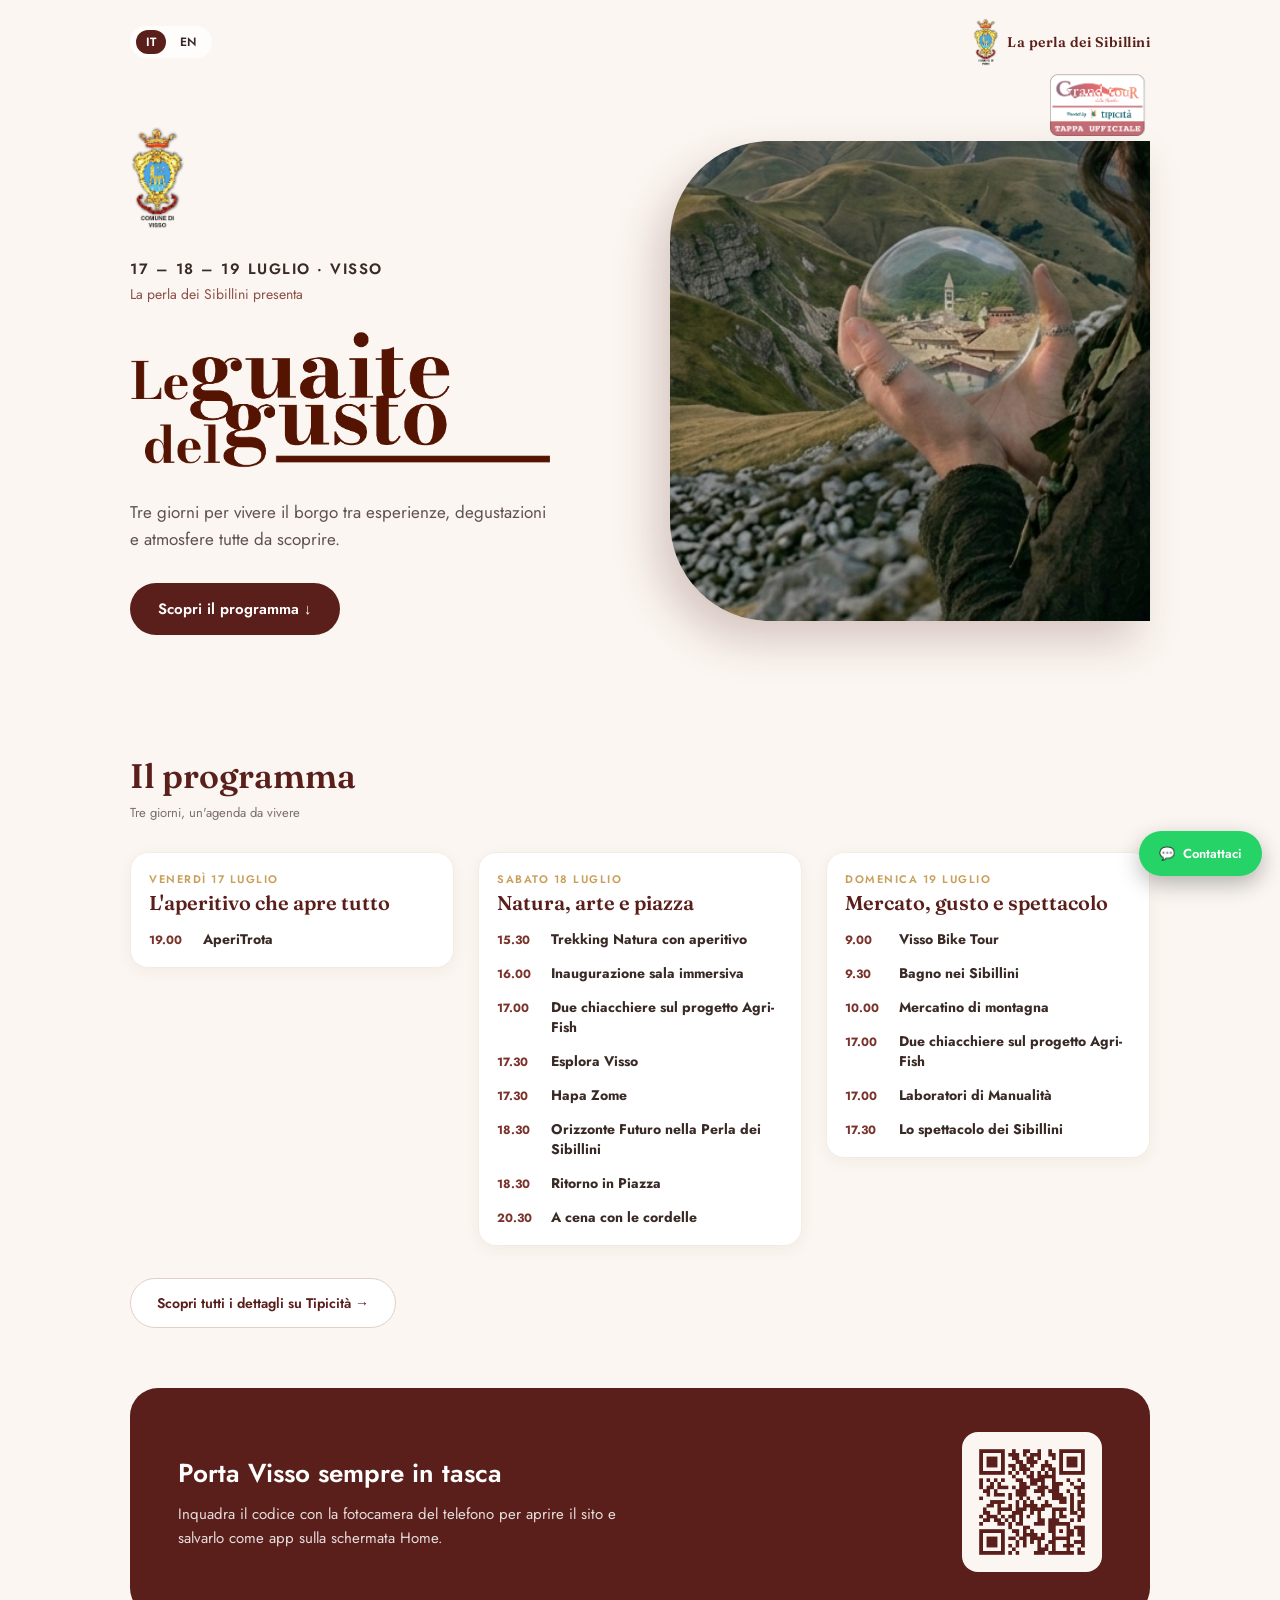
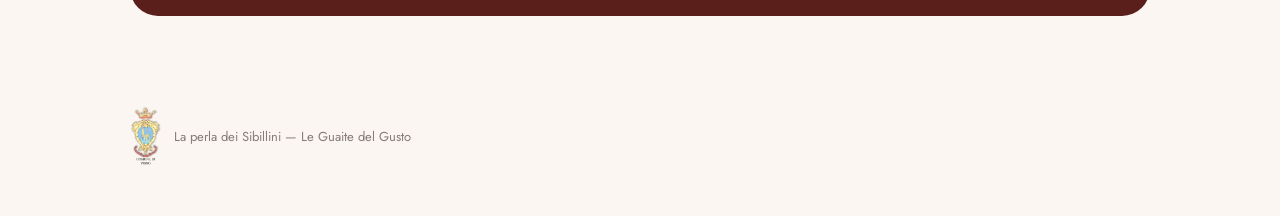
==== commit b10a3c34: "Zoom sulla foto hero desktop: taglio ravvicinato sulla sfera con Visso" ====
--- a/index.html
+++ b/index.html
@@ -217,7 +217,7 @@
         <a href="#dl-programma" class="dl-hero-cta" data-it="Scopri il programma ↓" data-en="See the programme ↓">Scopri il programma ↓</a>
       </div>
       <div class="dl-hero-photo">
-        <img src="images/hero.png" alt="Visso vista attraverso una sfera di cristallo">
+        <img src="images/hero-desktop.png" alt="Visso vista attraverso una sfera di cristallo">
       </div>
     </section>
 
--- a/css/style.css
+++ b/css/style.css
@@ -796,9 +796,9 @@
 
 .dl-hero-photo img {
   width: 100%;
-  aspect-ratio: 4 / 5;
+  aspect-ratio: 1 / 1;
   object-fit: cover;
-  object-position: 45% 90%;
+  object-position: center;
   border-radius: 100px 0 0 100px;
   box-shadow: -14px 20px 44px rgba(90,31,27,0.22);
   display: block;
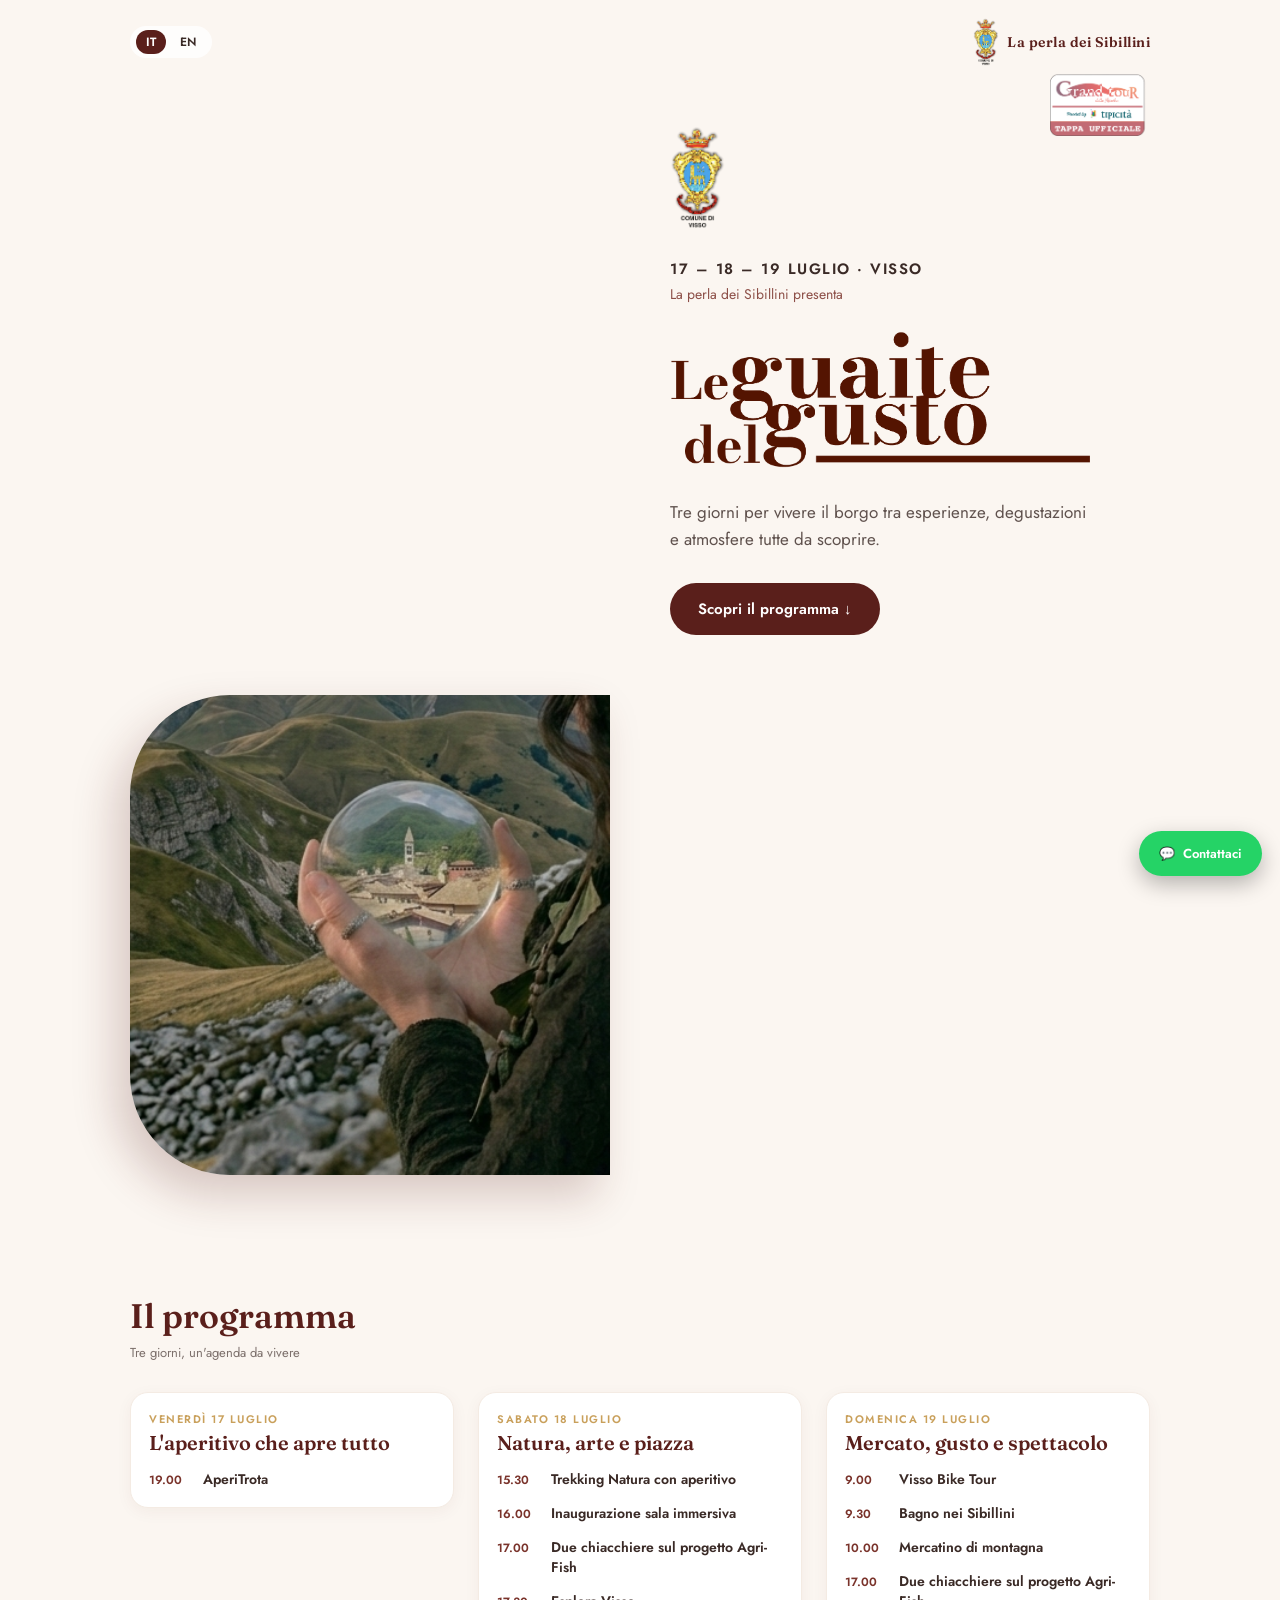
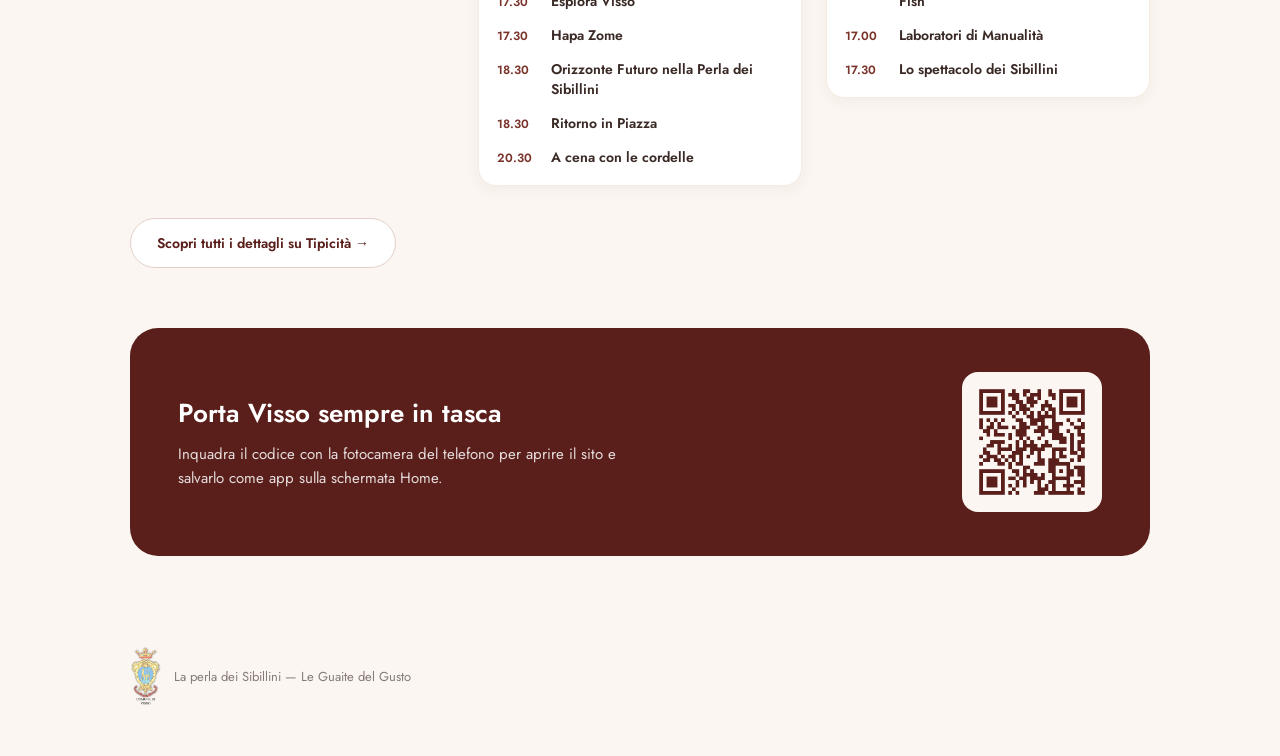
==== commit 79ebcfac: "Font auto-ospitati e link bollino Grand Tour a Tipicità - Fraunces e Jost scaricati e serviti dal si" ====
--- a/index.html
+++ b/index.html
@@ -15,8 +15,7 @@
   <link rel="icon" type="image/png" href="images/favicon.png">
   <link rel="apple-touch-icon" href="images/apple-touch-icon.png">
   <link rel="manifest" href="manifest.json">
-  <link rel="preconnect" href="https://fonts.googleapis.com">
-  <link href="https://fonts.googleapis.com/css2?family=Fraunces:ital,opsz,wght@0,9..144,400;0,9..144,600;1,9..144,500&family=Jost:wght@300;400;500;600&display=swap" rel="stylesheet">
+  <link rel="stylesheet" href="css/fonts.css">
   <link rel="stylesheet" href="css/style.css">
 </head>
 <body>
@@ -48,7 +47,9 @@
   <!-- HERO -->
   <section class="hero">
     <img class="hero-swirl" src="images/g-swirl.png" alt="">
-    <img class="grand-tour-badge" src="images/grand-tour-badge.png" alt="Grand Tour delle Marche · Tappa Ufficiale">
+    <a href="https://tipicita.it/esperienze.php" target="_blank" rel="noopener">
+      <img class="grand-tour-badge" src="images/grand-tour-badge.png" alt="Grand Tour delle Marche · Tappa Ufficiale">
+    </a>
     <div class="hero-content">
       <p class="hero-dates">17 – 18 – 19 LUGLIO · VISSO</p>
       <p class="hero-presents" data-it="La perla dei Sibillini presenta" data-en="La perla dei Sibillini presents">La perla dei Sibillini presenta</p>
@@ -207,7 +208,9 @@
   <div class="desktop-landing">
 
     <section class="dl-hero">
-      <img class="dl-badge" src="images/grand-tour-badge.png" alt="Grand Tour delle Marche · Tappa Ufficiale">
+      <a href="https://tipicita.it/esperienze.php" target="_blank" rel="noopener">
+        <img class="dl-badge" src="images/grand-tour-badge.png" alt="Grand Tour delle Marche · Tappa Ufficiale">
+      </a>
       <div class="dl-hero-text">
         <img class="dl-hero-crest" src="images/logo-visso.png" alt="Comune di Visso">
         <p class="dl-dates">17 – 18 – 19 LUGLIO · VISSO</p>
--- a/css/fonts.css
+++ b/css/fonts.css
@@ -0,0 +1,115 @@
+/* ── Fraunces (serif) ── */
+@font-face {
+  font-family: 'Fraunces';
+  font-style: italic;
+  font-weight: 500;
+  font-display: swap;
+  src: url(../fonts/fraunces-italic-500-latin-ext.woff2) format('woff2');
+  unicode-range: U+0100-02BA, U+02BD-02C5, U+02C7-02CC, U+02CE-02D7, U+02DD-02FF, U+0304, U+0308, U+0329, U+1D00-1DBF, U+1E00-1E9F, U+1EF2-1EFF, U+2020, U+20A0-20AB, U+20AD-20C0, U+2113, U+2C60-2C7F, U+A720-A7FF;
+}
+@font-face {
+  font-family: 'Fraunces';
+  font-style: italic;
+  font-weight: 500;
+  font-display: swap;
+  src: url(../fonts/fraunces-italic-500-latin.woff2) format('woff2');
+  unicode-range: U+0000-00FF, U+0131, U+0152-0153, U+02BB-02BC, U+02C6, U+02DA, U+02DC, U+0304, U+0308, U+0329, U+2000-206F, U+20AC, U+2122, U+2191, U+2193, U+2212, U+2215, U+FEFF, U+FFFD;
+}
+@font-face {
+  font-family: 'Fraunces';
+  font-style: normal;
+  font-weight: 400;
+  font-display: swap;
+  src: url(../fonts/fraunces-normal-latin-ext.woff2) format('woff2');
+  unicode-range: U+0100-02BA, U+02BD-02C5, U+02C7-02CC, U+02CE-02D7, U+02DD-02FF, U+0304, U+0308, U+0329, U+1D00-1DBF, U+1E00-1E9F, U+1EF2-1EFF, U+2020, U+20A0-20AB, U+20AD-20C0, U+2113, U+2C60-2C7F, U+A720-A7FF;
+}
+@font-face {
+  font-family: 'Fraunces';
+  font-style: normal;
+  font-weight: 400;
+  font-display: swap;
+  src: url(../fonts/fraunces-normal-latin.woff2) format('woff2');
+  unicode-range: U+0000-00FF, U+0131, U+0152-0153, U+02BB-02BC, U+02C6, U+02DA, U+02DC, U+0304, U+0308, U+0329, U+2000-206F, U+20AC, U+2122, U+2191, U+2193, U+2212, U+2215, U+FEFF, U+FFFD;
+}
+@font-face {
+  font-family: 'Fraunces';
+  font-style: normal;
+  font-weight: 600;
+  font-display: swap;
+  src: url(../fonts/fraunces-normal-latin-ext.woff2) format('woff2');
+  unicode-range: U+0100-02BA, U+02BD-02C5, U+02C7-02CC, U+02CE-02D7, U+02DD-02FF, U+0304, U+0308, U+0329, U+1D00-1DBF, U+1E00-1E9F, U+1EF2-1EFF, U+2020, U+20A0-20AB, U+20AD-20C0, U+2113, U+2C60-2C7F, U+A720-A7FF;
+}
+@font-face {
+  font-family: 'Fraunces';
+  font-style: normal;
+  font-weight: 600;
+  font-display: swap;
+  src: url(../fonts/fraunces-normal-latin.woff2) format('woff2');
+  unicode-range: U+0000-00FF, U+0131, U+0152-0153, U+02BB-02BC, U+02C6, U+02DA, U+02DC, U+0304, U+0308, U+0329, U+2000-206F, U+20AC, U+2122, U+2191, U+2193, U+2212, U+2215, U+FEFF, U+FFFD;
+}
+
+/* ── Jost (sans-serif) ── */
+@font-face {
+  font-family: 'Jost';
+  font-style: normal;
+  font-weight: 300;
+  font-display: swap;
+  src: url(../fonts/jost-latin-ext.woff2) format('woff2');
+  unicode-range: U+0100-02BA, U+02BD-02C5, U+02C7-02CC, U+02CE-02D7, U+02DD-02FF, U+0304, U+0308, U+0329, U+1D00-1DBF, U+1E00-1E9F, U+1EF2-1EFF, U+2020, U+20A0-20AB, U+20AD-20C0, U+2113, U+2C60-2C7F, U+A720-A7FF;
+}
+@font-face {
+  font-family: 'Jost';
+  font-style: normal;
+  font-weight: 300;
+  font-display: swap;
+  src: url(../fonts/jost-latin.woff2) format('woff2');
+  unicode-range: U+0000-00FF, U+0131, U+0152-0153, U+02BB-02BC, U+02C6, U+02DA, U+02DC, U+0304, U+0308, U+0329, U+2000-206F, U+20AC, U+2122, U+2191, U+2193, U+2212, U+2215, U+FEFF, U+FFFD;
+}
+@font-face {
+  font-family: 'Jost';
+  font-style: normal;
+  font-weight: 400;
+  font-display: swap;
+  src: url(../fonts/jost-latin-ext.woff2) format('woff2');
+  unicode-range: U+0100-02BA, U+02BD-02C5, U+02C7-02CC, U+02CE-02D7, U+02DD-02FF, U+0304, U+0308, U+0329, U+1D00-1DBF, U+1E00-1E9F, U+1EF2-1EFF, U+2020, U+20A0-20AB, U+20AD-20C0, U+2113, U+2C60-2C7F, U+A720-A7FF;
+}
+@font-face {
+  font-family: 'Jost';
+  font-style: normal;
+  font-weight: 400;
+  font-display: swap;
+  src: url(../fonts/jost-latin.woff2) format('woff2');
+  unicode-range: U+0000-00FF, U+0131, U+0152-0153, U+02BB-02BC, U+02C6, U+02DA, U+02DC, U+0304, U+0308, U+0329, U+2000-206F, U+20AC, U+2122, U+2191, U+2193, U+2212, U+2215, U+FEFF, U+FFFD;
+}
+@font-face {
+  font-family: 'Jost';
+  font-style: normal;
+  font-weight: 500;
+  font-display: swap;
+  src: url(../fonts/jost-latin-ext.woff2) format('woff2');
+  unicode-range: U+0100-02BA, U+02BD-02C5, U+02C7-02CC, U+02CE-02D7, U+02DD-02FF, U+0304, U+0308, U+0329, U+1D00-1DBF, U+1E00-1E9F, U+1EF2-1EFF, U+2020, U+20A0-20AB, U+20AD-20C0, U+2113, U+2C60-2C7F, U+A720-A7FF;
+}
+@font-face {
+  font-family: 'Jost';
+  font-style: normal;
+  font-weight: 500;
+  font-display: swap;
+  src: url(../fonts/jost-latin.woff2) format('woff2');
+  unicode-range: U+0000-00FF, U+0131, U+0152-0153, U+02BB-02BC, U+02C6, U+02DA, U+02DC, U+0304, U+0308, U+0329, U+2000-206F, U+20AC, U+2122, U+2191, U+2193, U+2212, U+2215, U+FEFF, U+FFFD;
+}
+@font-face {
+  font-family: 'Jost';
+  font-style: normal;
+  font-weight: 600;
+  font-display: swap;
+  src: url(../fonts/jost-latin-ext.woff2) format('woff2');
+  unicode-range: U+0100-02BA, U+02BD-02C5, U+02C7-02CC, U+02CE-02D7, U+02DD-02FF, U+0304, U+0308, U+0329, U+1D00-1DBF, U+1E00-1E9F, U+1EF2-1EFF, U+2020, U+20A0-20AB, U+20AD-20C0, U+2113, U+2C60-2C7F, U+A720-A7FF;
+}
+@font-face {
+  font-family: 'Jost';
+  font-style: normal;
+  font-weight: 600;
+  font-display: swap;
+  src: url(../fonts/jost-latin.woff2) format('woff2');
+  unicode-range: U+0000-00FF, U+0131, U+0152-0153, U+02BB-02BC, U+02C6, U+02DA, U+02DC, U+0304, U+0308, U+0329, U+2000-206F, U+20AC, U+2122, U+2191, U+2193, U+2212, U+2215, U+FEFF, U+FFFD;
+}
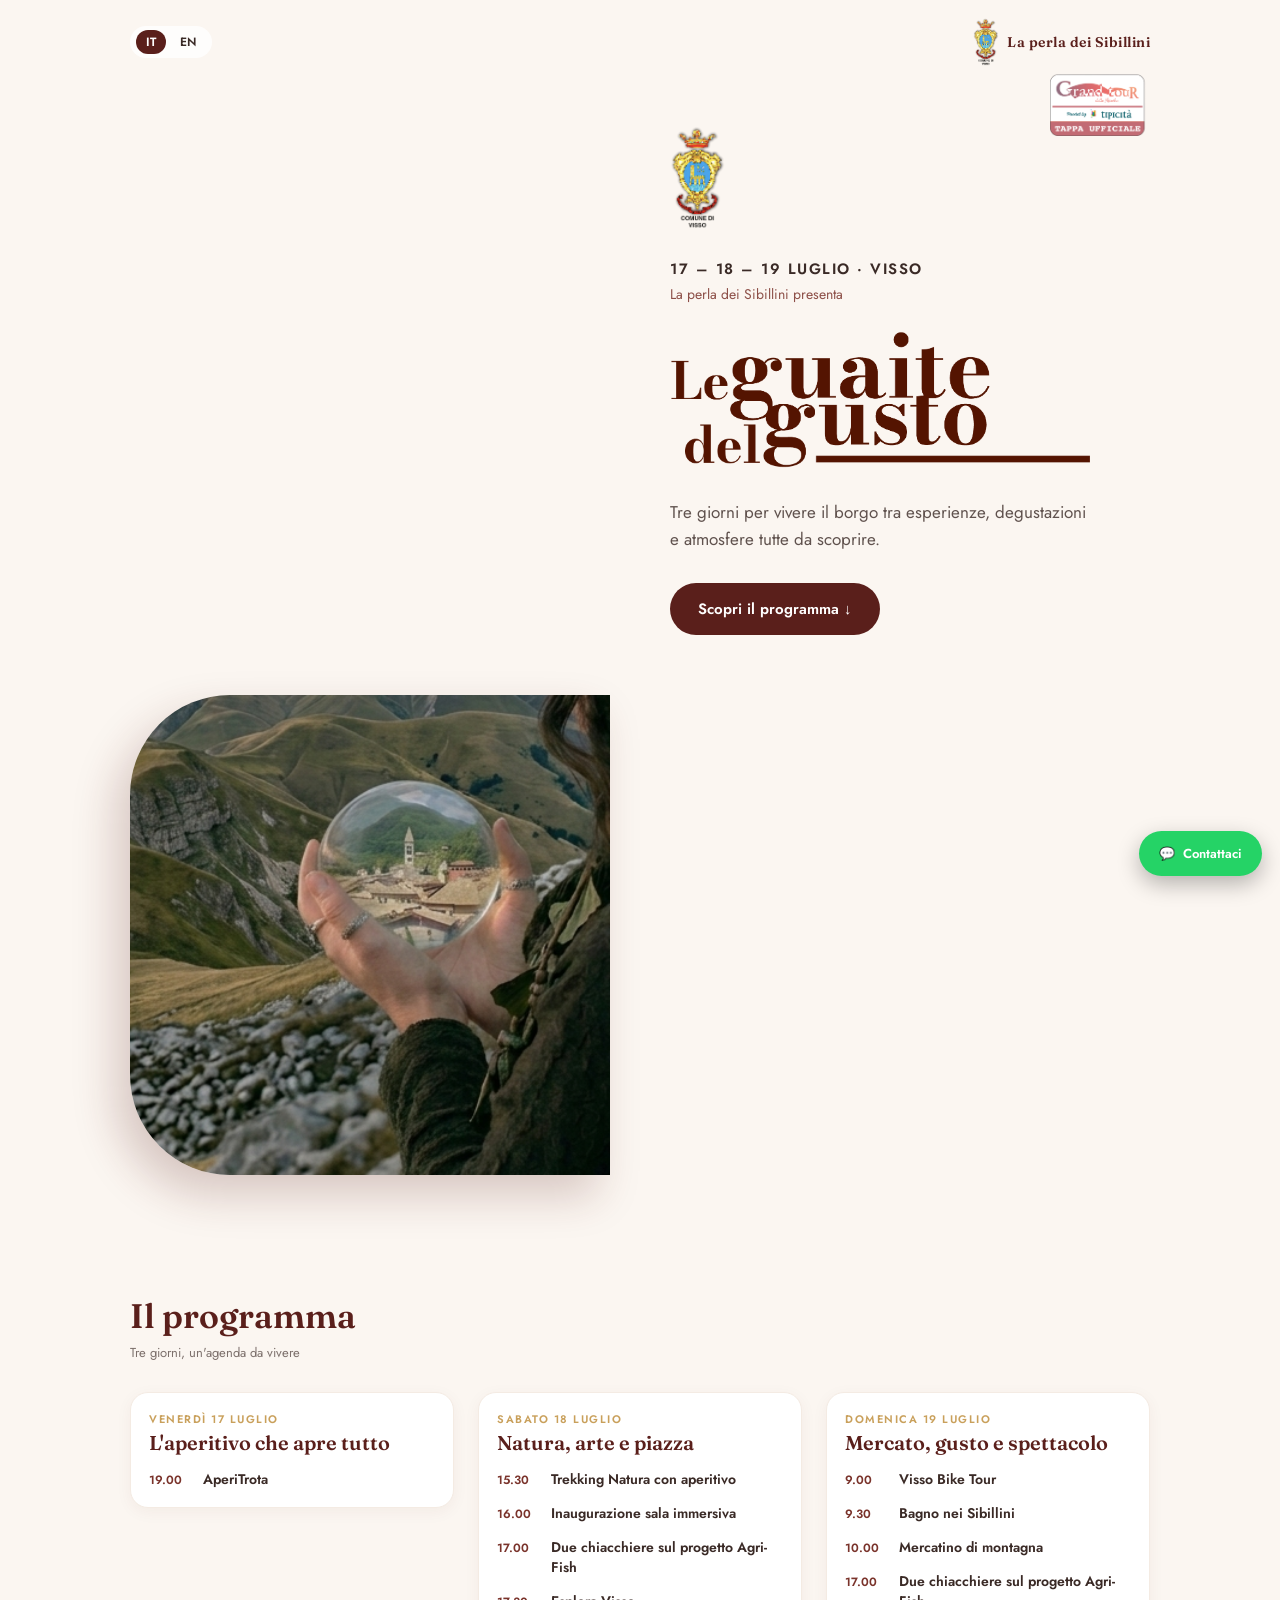
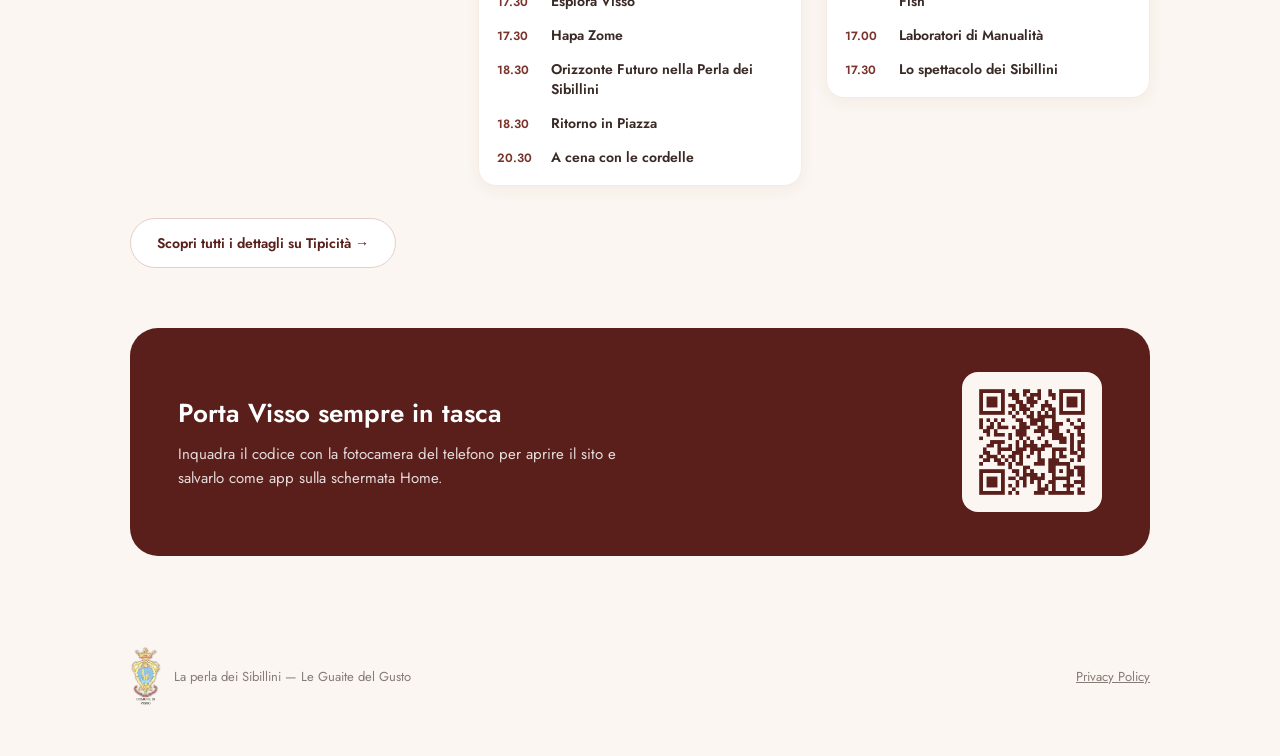
==== commit 722d0c2d: "Aggiunge link Privacy Policy (tipicita.it) in fondo a ogni pagina" ====
--- a/index.html
+++ b/index.html
@@ -175,6 +175,10 @@
     </div>
   </section>
 
+  <div class="mobile-footer">
+    <a href="https://tipicita.it/privacy.php" target="_blank" rel="noopener" data-it="Privacy Policy" data-en="Privacy Policy">Privacy Policy</a>
+  </div>
+
   <!-- BOTTOM NAV -->
   <nav class="bottom-nav">
     <a href="index.html" class="nav-item active">
@@ -321,6 +325,7 @@
     <footer class="dl-footer">
       <img src="images/logo-visso.png" alt="Comune di Visso">
       <span>La perla dei Sibillini — Le Guaite del Gusto</span>
+      <a href="https://tipicita.it/privacy.php" target="_blank" rel="noopener" class="dl-footer-privacy" data-it="Privacy Policy" data-en="Privacy Policy">Privacy Policy</a>
     </footer>
 
   </div>
--- a/css/style.css
+++ b/css/style.css
@@ -880,6 +880,12 @@
 
 .dl-footer img { width: 32px; }
 
+.dl-footer-privacy {
+  margin-left: auto;
+  color: var(--ink);
+  text-decoration: underline;
+}
+
 @media (max-width: 1100px) {
   .dl-hero { grid-template-columns: 1fr; }
   .dl-hero-photo { max-width: 380px; margin: 0 auto; }
@@ -887,4 +893,17 @@
   .dl-qr-inner { grid-template-columns: 1fr; text-align: center; }
   .dl-qr-inner p { max-width: none; margin-left: auto; margin-right: auto; }
   .dl-qr-code { margin: 0 auto; }
+}
+
+/* ── MOBILE FOOTER (privacy link) ── */
+.mobile-footer {
+  text-align: center;
+  padding: 24px 22px 10px 22px;
+}
+
+.mobile-footer a {
+  font-size: 12px;
+  color: var(--ink);
+  opacity: 0.5;
+  text-decoration: underline;
 }
